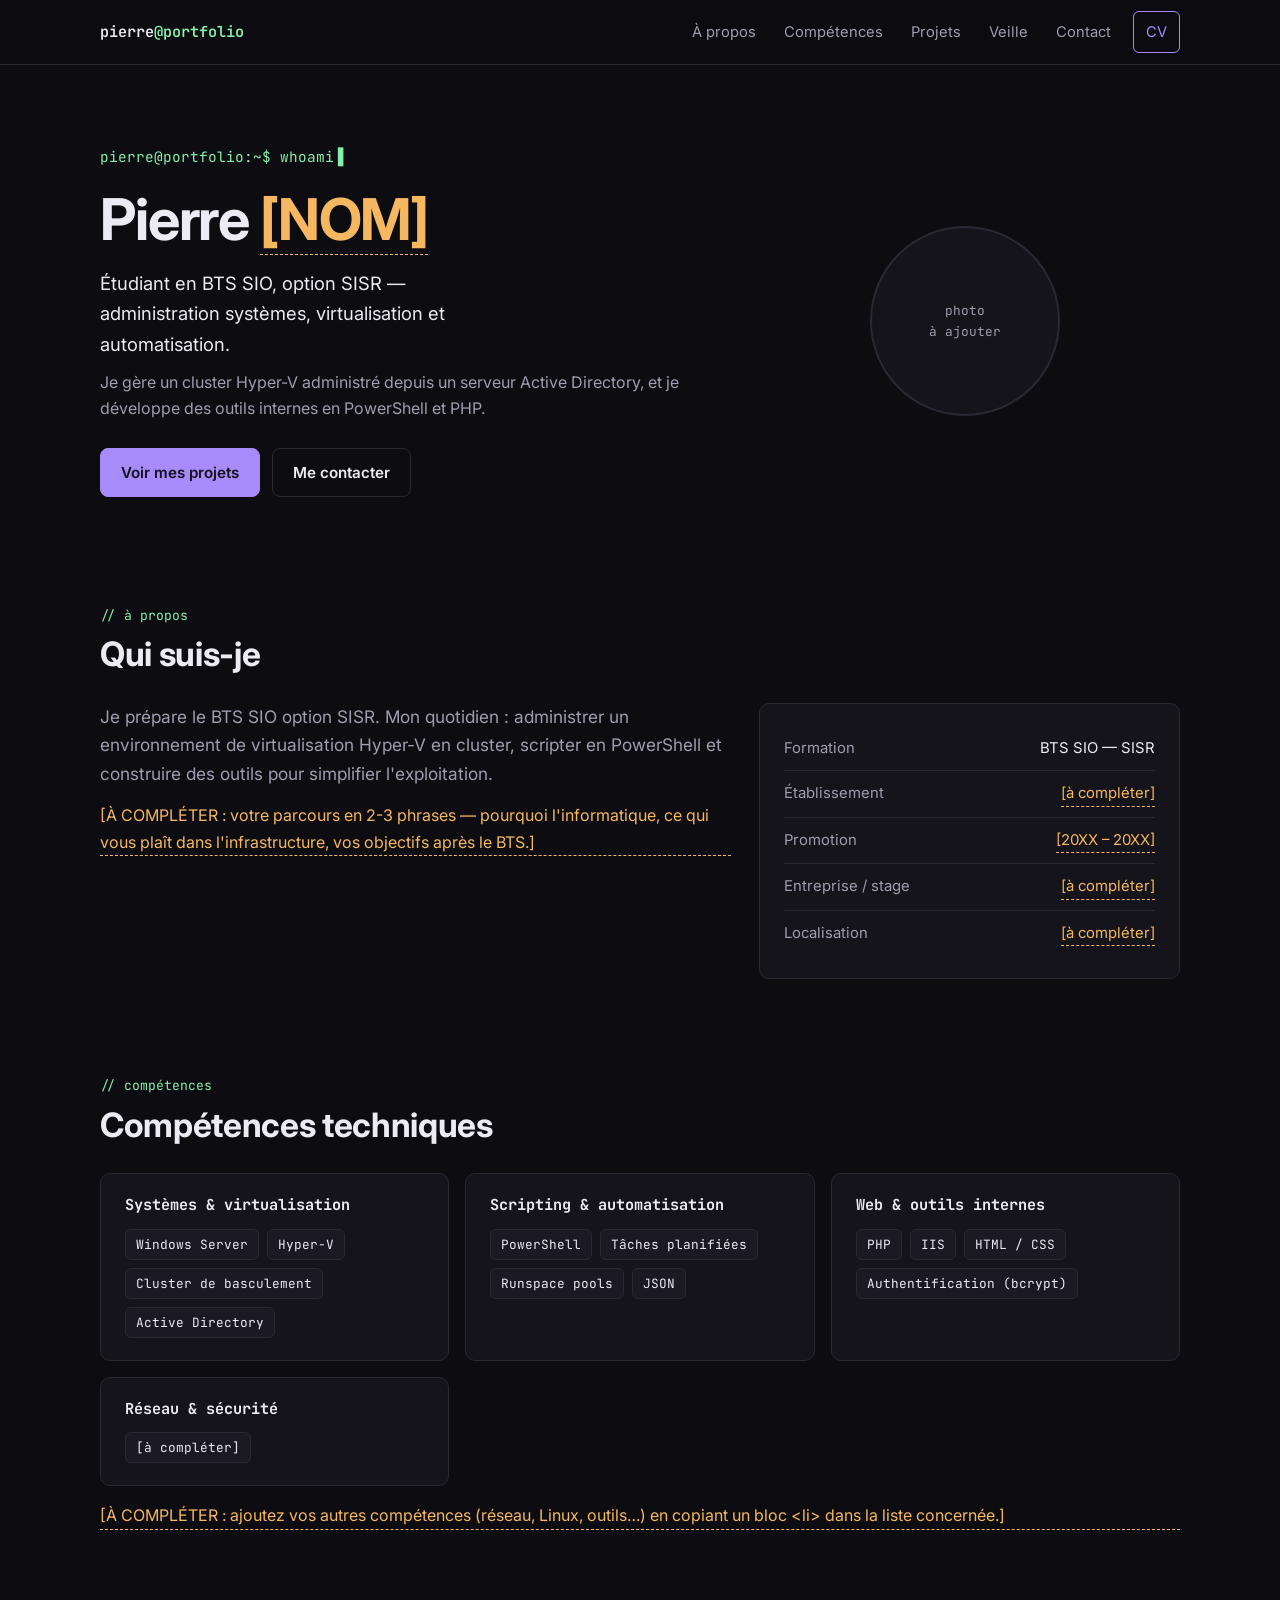
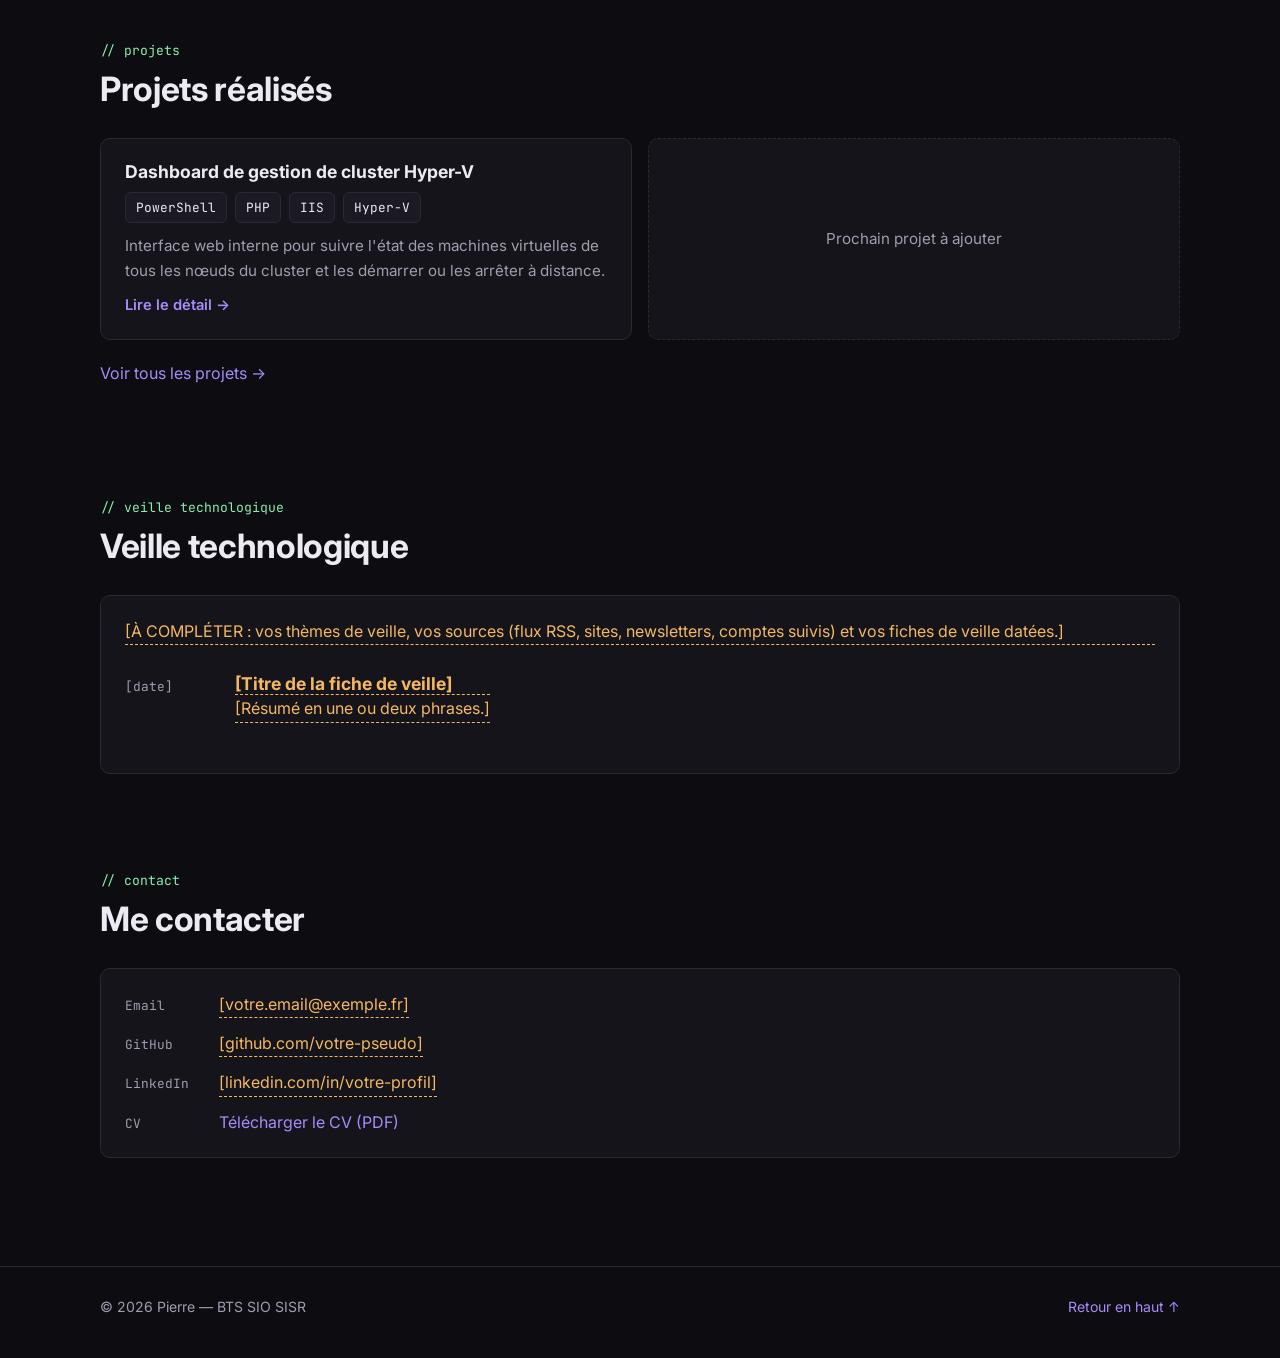
==== index.html @ df373bff "Add files via upload" ====
<!DOCTYPE html>
<html lang="fr">
<head>
  <meta charset="UTF-8">
  <meta name="viewport" content="width=device-width, initial-scale=1.0">
  <title>Pierre — BTS SIO SISR | Portfolio</title>
  <meta name="description" content="Portfolio de Pierre, étudiant en BTS SIO option SISR : administration Windows Server, virtualisation Hyper-V, PowerShell.">
  <meta name="theme-color" content="#0d0c11">
  <link rel="preconnect" href="https://fonts.googleapis.com">
  <link rel="preconnect" href="https://fonts.gstatic.com" crossorigin>
  <link href="https://fonts.googleapis.com/css2?family=Inter:wght@400;500;600;700&family=JetBrains+Mono:wght@400;500;600&display=swap" rel="stylesheet">
  <link rel="stylesheet" href="style.css">
</head>
<body>
  <a class="skip-link" href="#main">Aller au contenu</a>

  <header class="site-header">
    <div class="container nav">
      <a class="logo" href="index.html">pierre<span>@portfolio</span></a>
      <button class="nav-toggle" aria-expanded="false" aria-controls="nav-links">Menu</button>
      <ul class="nav-links" id="nav-links">
        <li><a href="#about">À propos</a></li>
        <li><a href="#skills">Compétences</a></li>
        <li><a href="#projects">Projets</a></li>
        <li><a href="#veille">Veille</a></li>
        <li><a href="#contact">Contact</a></li>
        <!-- À COMPLÉTER : déposez votre CV dans assets/cv/ puis ajustez le nom du fichier -->
        <li><a class="nav-cv" href="assets/cv/cv.pdf">CV</a></li>
      </ul>
    </div>
  </header>

  <main id="main">

    <!-- ===================== HERO ===================== -->
    <section class="hero" id="top">
      <div class="container hero-grid">
        <div>
          <p class="prompt">pierre@portfolio:~$ whoami</p>
          <h1>Pierre <span class="todo">[NOM]</span></h1>
          <p class="tagline">Étudiant en BTS SIO, option SISR — administration systèmes, virtualisation et automatisation.</p>
          <p>Je gère un cluster Hyper-V administré depuis un serveur Active Directory, et je développe des outils internes en PowerShell et PHP.</p>
          <div class="hero-actions">
            <a class="btn btn-primary" href="#projects">Voir mes projets</a>
            <a class="btn" href="#contact">Me contacter</a>
          </div>
        </div>
        <!-- À COMPLÉTER : mettez votre photo dans assets/img/ et remplacez le texte par <img src="assets/img/photo.jpg" alt="Photo de Pierre"> -->
        <div class="avatar"><span>photo<br>à ajouter</span></div>
      </div>
    </section>

    <!-- ===================== À PROPOS ===================== -->
    <section id="about">
      <div class="container">
        <p class="section-label">// à propos</p>
        <h2>Qui suis-je</h2>
        <div class="about-grid">
          <div>
            <p class="lead">
              Je prépare le BTS SIO option SISR. Mon quotidien : administrer un environnement de virtualisation
              Hyper-V en cluster, scripter en PowerShell et construire des outils pour simplifier l'exploitation.
            </p>
            <p class="todo">[À COMPLÉTER : votre parcours en 2-3 phrases — pourquoi l'informatique, ce qui vous plaît dans l'infrastructure, vos objectifs après le BTS.]</p>
          </div>
          <div class="card">
            <ul class="facts">
              <li><span>Formation</span><span>BTS SIO — SISR</span></li>
              <li><span>Établissement</span><span class="todo">[à compléter]</span></li>
              <li><span>Promotion</span><span class="todo">[20XX – 20XX]</span></li>
              <li><span>Entreprise / stage</span><span class="todo">[à compléter]</span></li>
              <li><span>Localisation</span><span class="todo">[à compléter]</span></li>
            </ul>
          </div>
        </div>
      </div>
    </section>

    <!-- ===================== COMPÉTENCES ===================== -->
    <section id="skills">
      <div class="container">
        <p class="section-label">// compétences</p>
        <h2>Compétences techniques</h2>
        <div class="grid">
          <div class="card skill-card">
            <h3>Systèmes &amp; virtualisation</h3>
            <ul class="chips">
              <li>Windows Server</li>
              <li>Hyper-V</li>
              <li>Cluster de basculement</li>
              <li>Active Directory</li>
            </ul>
          </div>
          <div class="card skill-card">
            <h3>Scripting &amp; automatisation</h3>
            <ul class="chips">
              <li>PowerShell</li>
              <li>Tâches planifiées</li>
              <li>Runspace pools</li>
              <li>JSON</li>
            </ul>
          </div>
          <div class="card skill-card">
            <h3>Web &amp; outils internes</h3>
            <ul class="chips">
              <li>PHP</li>
              <li>IIS</li>
              <li>HTML / CSS</li>
              <li>Authentification (bcrypt)</li>
            </ul>
          </div>
          <div class="card skill-card">
            <h3>Réseau &amp; sécurité</h3>
            <ul class="chips">
              <li class="todo">[à compléter]</li>
            </ul>
          </div>
        </div>
        <p style="margin-top:16px" class="todo">[À COMPLÉTER : ajoutez vos autres compétences (réseau, Linux, outils…) en copiant un bloc &lt;li&gt; dans la liste concernée.]</p>
      </div>
    </section>

    <!-- ===================== PROJETS ===================== -->
    <section id="projects">
      <div class="container">
        <p class="section-label">// projets</p>
        <h2>Projets réalisés</h2>
        <div class="grid">
          <article class="card project-card">
            <h3>Dashboard de gestion de cluster Hyper-V</h3>
            <ul class="chips">
              <li>PowerShell</li><li>PHP</li><li>IIS</li><li>Hyper-V</li>
            </ul>
            <p>Interface web interne pour suivre l'état des machines virtuelles de tous les nœuds du cluster et les démarrer ou les arrêter à distance.</p>
            <a class="more" href="projet-dashboard-hyperv.html">Lire le détail →</a>
          </article>

          <!-- Pour ajouter un projet : copiez le bloc <article> ci-dessus et la page projet-dashboard-hyperv.html -->
          <article class="card project-card placeholder">
            <p>Prochain projet à ajouter</p>
          </article>
        </div>
        <p style="margin-top:20px"><a href="projects.html">Voir tous les projets →</a></p>
      </div>
    </section>

    <!-- ===================== VEILLE ===================== -->
    <section id="veille">
      <div class="container">
        <p class="section-label">// veille technologique</p>
        <h2>Veille technologique</h2>
        <div class="card">
          <p class="todo">[À COMPLÉTER : vos thèmes de veille, vos sources (flux RSS, sites, newsletters, comptes suivis) et vos fiches de veille datées.]</p>
          <ul class="list-card">
            <li>
              <span class="date todo">[date]</span>
              <div>
                <h3 class="todo">[Titre de la fiche de veille]</h3>
                <p class="todo">[Résumé en une ou deux phrases.]</p>
              </div>
            </li>
          </ul>
        </div>
      </div>
    </section>

    <!-- ===================== CONTACT ===================== -->
    <section id="contact">
      <div class="container">
        <p class="section-label">// contact</p>
        <h2>Me contacter</h2>
        <div class="card">
          <ul class="contact-list">
            <li><span class="k">Email</span><a class="todo" href="mailto:votre.email@exemple.fr">[votre.email@exemple.fr]</a></li>
            <li><span class="k">GitHub</span><a class="todo" href="https://github.com/votre-pseudo">[github.com/votre-pseudo]</a></li>
            <li><span class="k">LinkedIn</span><a class="todo" href="https://www.linkedin.com/in/votre-profil">[linkedin.com/in/votre-profil]</a></li>
            <li><span class="k">CV</span><a href="assets/cv/cv.pdf">Télécharger le CV (PDF)</a></li>
          </ul>
        </div>
      </div>
    </section>

  </main>

  <footer class="site-footer">
    <div class="container footer-inner">
      <span>© <span id="year">2026</span> Pierre — BTS SIO SISR</span>
      <a href="#top">Retour en haut ↑</a>
    </div>
  </footer>

  <script src="script.js"></script>
</body>
</html>
---- style.css ----
/* ==========================================================
   Portfolio BTS SIO SISR — feuille de style
   Les couleurs se changent dans :root juste en dessous.
   ========================================================== */
:root {
  --bg: #0d0c11;
  --surface: #15141b;
  --surface-2: #1b1a23;
  --line: #2a2833;
  --ink: #eceaf2;
  --muted: #a09dae;
  --accent: #a78bfa;
  --accent-soft: rgba(167, 139, 250, 0.14);
  --green: #86efac;
  --amber: #f5b861;
  --radius: 10px;
  --mono: 'JetBrains Mono', ui-monospace, SFMono-Regular, Menlo, monospace;
  --sans: 'Inter', system-ui, -apple-system, 'Segoe UI', sans-serif;
}

*, *::before, *::after { box-sizing: border-box; }
html { scroll-behavior: smooth; scroll-padding-top: 80px; }
body {
  margin: 0;
  background: var(--bg);
  color: var(--ink);
  font-family: var(--sans);
  line-height: 1.65;
  -webkit-font-smoothing: antialiased;
}
img { max-width: 100%; display: block; }
a { color: var(--accent); text-decoration: none; }
a:hover { text-decoration: underline; }
a:focus-visible, button:focus-visible {
  outline: 2px solid var(--accent);
  outline-offset: 3px;
  border-radius: 4px;
}
code {
  font-family: var(--mono);
  font-size: 0.88em;
  background: var(--surface-2);
  border: 1px solid var(--line);
  padding: 1px 6px;
  border-radius: 4px;
}

.container { width: min(1080px, 100% - 40px); margin-inline: auto; }

.skip-link {
  position: absolute; left: -9999px; top: 8px;
  background: var(--accent); color: #12101a;
  padding: 8px 14px; border-radius: 6px; z-index: 100;
}
.skip-link:focus { left: 12px; }

/* ---------- Champs à compléter ---------- */
.todo {
  color: var(--amber);
  border-bottom: 1px dashed var(--amber);
  cursor: text;
}

/* ---------- Header ---------- */
.site-header {
  position: sticky; top: 0; z-index: 50;
  background: rgba(13, 12, 17, 0.82);
  backdrop-filter: blur(10px);
  -webkit-backdrop-filter: blur(10px);
  border-bottom: 1px solid var(--line);
}
.nav {
  display: flex; align-items: center; justify-content: space-between;
  height: 64px; gap: 16px;
}
.logo {
  font-family: var(--mono);
  font-weight: 600;
  color: var(--ink);
  font-size: 0.95rem;
}
.logo span { color: var(--green); }
.logo:hover { text-decoration: none; }
.nav-links {
  display: flex; align-items: center; gap: 4px;
  list-style: none; margin: 0; padding: 0;
}
.nav-links a {
  color: var(--muted);
  font-size: 0.92rem;
  padding: 8px 12px;
  border-radius: 6px;
  display: block;
}
.nav-links a:hover, .nav-links a.active {
  color: var(--ink);
  background: var(--accent-soft);
  text-decoration: none;
}
.nav-cv {
  border: 1px solid var(--accent) !important;
  color: var(--accent) !important;
  margin-left: 6px;
}
.nav-toggle {
  display: none;
  background: none; border: 1px solid var(--line);
  color: var(--ink); border-radius: 6px;
  padding: 7px 11px; font-family: var(--mono); font-size: 0.85rem;
  cursor: pointer;
}

/* ---------- Sections ---------- */
section { padding: 84px 0 12px; }
.section-label {
  font-family: var(--mono);
  color: var(--green);
  font-size: 0.82rem;
  margin: 0 0 8px;
}
h1, h2, h3 { line-height: 1.2; margin: 0; }
h2 {
  font-size: clamp(1.6rem, 3vw, 2.1rem);
  letter-spacing: -0.01em;
  margin-bottom: 28px;
}
h3 { font-size: 1.1rem; }
p { margin: 0 0 14px; color: var(--muted); }
.lead { font-size: 1.08rem; max-width: 62ch; }

/* ---------- Hero ---------- */
.hero { padding: 80px 0 24px; }
.hero-grid {
  display: grid;
  grid-template-columns: 1.4fr 1fr;
  gap: 48px;
  align-items: center;
}
.prompt {
  font-family: var(--mono);
  font-size: 0.9rem;
  color: var(--green);
  margin-bottom: 16px;
}
.prompt::after {
  content: "▋";
  margin-left: 4px;
  animation: blink 1.1s steps(1) infinite;
}
@keyframes blink { 50% { opacity: 0; } }
@media (prefers-reduced-motion: reduce) {
  .prompt::after { animation: none; }
  html { scroll-behavior: auto; }
}
.hero h1 {
  font-size: clamp(2.2rem, 5.5vw, 3.6rem);
  letter-spacing: -0.02em;
  margin-bottom: 14px;
}
.tagline {
  font-size: 1.15rem;
  color: var(--ink);
  max-width: 34ch;
  margin-bottom: 10px;
}
.hero-actions { display: flex; flex-wrap: wrap; gap: 12px; margin-top: 26px; }
.btn {
  display: inline-block;
  font-weight: 600; font-size: 0.95rem;
  padding: 11px 20px; border-radius: 8px;
  border: 1px solid var(--line);
  color: var(--ink);
}
.btn:hover { text-decoration: none; border-color: var(--accent); }
.btn-primary { background: var(--accent); color: #14111f; border-color: var(--accent); }
.btn-primary:hover { filter: brightness(1.08); }

.avatar {
  width: 190px; height: 190px;
  border-radius: 50%;
  border: 2px solid var(--line);
  background: var(--surface);
  display: grid; place-items: center;
  font-family: var(--mono);
  color: var(--muted);
  font-size: 0.8rem;
  text-align: center;
  margin-inline: auto;
  overflow: hidden;
}
.avatar img { width: 100%; height: 100%; object-fit: cover; }

/* ---------- Cartes ---------- */
.card {
  background: var(--surface);
  border: 1px solid var(--line);
  border-radius: var(--radius);
  padding: 22px 24px;
}
.grid {
  display: grid;
  grid-template-columns: repeat(auto-fit, minmax(260px, 1fr));
  gap: 16px;
}

/* ---------- À propos ---------- */
.about-grid {
  display: grid; grid-template-columns: 1.5fr 1fr; gap: 28px;
}
.facts { list-style: none; margin: 0; padding: 0; }
.facts li {
  display: flex; justify-content: space-between; gap: 16px;
  padding: 10px 0; border-bottom: 1px solid var(--line);
  font-size: 0.93rem;
}
.facts li:last-child { border-bottom: 0; }
.facts span:first-child { color: var(--muted); }

/* ---------- Compétences ---------- */
.skill-card h3 {
  font-family: var(--mono);
  font-size: 0.95rem;
  color: var(--ink);
  margin-bottom: 14px;
}
.chips { display: flex; flex-wrap: wrap; gap: 8px; list-style: none; margin: 0; padding: 0; }
.chips li {
  font-family: var(--mono);
  font-size: 0.8rem;
  background: var(--surface-2);
  border: 1px solid var(--line);
  color: var(--ink);
  padding: 4px 10px;
  border-radius: 6px;
}

/* ---------- Projets ---------- */
.project-card { display: flex; flex-direction: column; gap: 10px; }
.project-card p { margin: 0; font-size: 0.95rem; }
.project-card .more { margin-top: auto; font-weight: 600; font-size: 0.92rem; }
.project-card.placeholder {
  border-style: dashed;
  align-items: center; justify-content: center;
  text-align: center;
  color: var(--muted);
  min-height: 170px;
}

/* ---------- Veille / certifications ---------- */
.list-card { list-style: none; margin: 0; padding: 0; }
.list-card li {
  padding: 14px 0;
  border-bottom: 1px solid var(--line);
  display: flex; gap: 18px;
}
.list-card li:last-child { border-bottom: 0; }
.list-card .date {
  font-family: var(--mono); font-size: 0.8rem;
  color: var(--muted); min-width: 92px; padding-top: 3px;
}

/* ---------- Contact ---------- */
.contact-list { list-style: none; margin: 0; padding: 0; display: grid; gap: 12px; }
.contact-list li { display: flex; gap: 14px; align-items: baseline; }
.contact-list .k {
  font-family: var(--mono); font-size: 0.8rem; color: var(--muted); min-width: 80px;
}

/* ---------- Page projet ---------- */
.page-head { padding: 64px 0 8px; }
.page-head h1 { font-size: clamp(1.9rem, 4vw, 2.7rem); margin-bottom: 10px; }
.back { font-family: var(--mono); font-size: 0.85rem; display: inline-block; margin-bottom: 18px; }
.project-article { padding-top: 40px; }
.project-article .meta { display: flex; flex-wrap: wrap; gap: 8px; margin: 14px 0 28px; }
.project-article h3 {
  font-family: var(--mono);
  font-size: 0.95rem;
  color: var(--green);
  margin: 34px 0 12px;
}
.project-article ul { color: var(--muted); padding-left: 20px; margin: 0 0 14px; }
.project-article li { margin-bottom: 8px; }
.project-article ul.chips { padding-left: 0; }
.project-article ul.chips li { margin-bottom: 0; }
.list-card .date.todo { border-bottom: 0; }
pre.schema {
  background: var(--surface);
  border: 1px solid var(--line);
  border-radius: var(--radius);
  padding: 18px 20px;
  overflow-x: auto;
  font-family: var(--mono);
  font-size: 0.82rem;
  line-height: 1.55;
  color: var(--ink);
}
.shots { display: grid; grid-template-columns: repeat(auto-fit, minmax(260px, 1fr)); gap: 16px; }
.shot {
  border: 1px dashed var(--line);
  border-radius: var(--radius);
  min-height: 170px;
  display: grid; place-items: center;
  color: var(--muted); font-size: 0.9rem; text-align: center; padding: 16px;
}
.shot img { border-radius: var(--radius); }

/* ---------- Footer ---------- */
.site-footer {
  margin-top: 96px;
  border-top: 1px solid var(--line);
  padding: 28px 0 40px;
  color: var(--muted);
  font-size: 0.88rem;
}
.footer-inner { display: flex; justify-content: space-between; flex-wrap: wrap; gap: 12px; }

/* ---------- Responsive ---------- */
@media (max-width: 820px) {
  .hero-grid, .about-grid { grid-template-columns: 1fr; }
  .avatar { order: -1; margin-inline: 0; width: 130px; height: 130px; }
  .nav-toggle { display: block; }
  .nav-links {
    position: absolute; top: 64px; left: 0; right: 0;
    flex-direction: column; align-items: stretch;
    background: var(--bg);
    border-bottom: 1px solid var(--line);
    padding: 10px 20px 16px;
    display: none;
  }
  .nav-links.open { display: flex; }
  .nav-cv { margin-left: 0; text-align: center; }
  section { padding-top: 64px; }
}
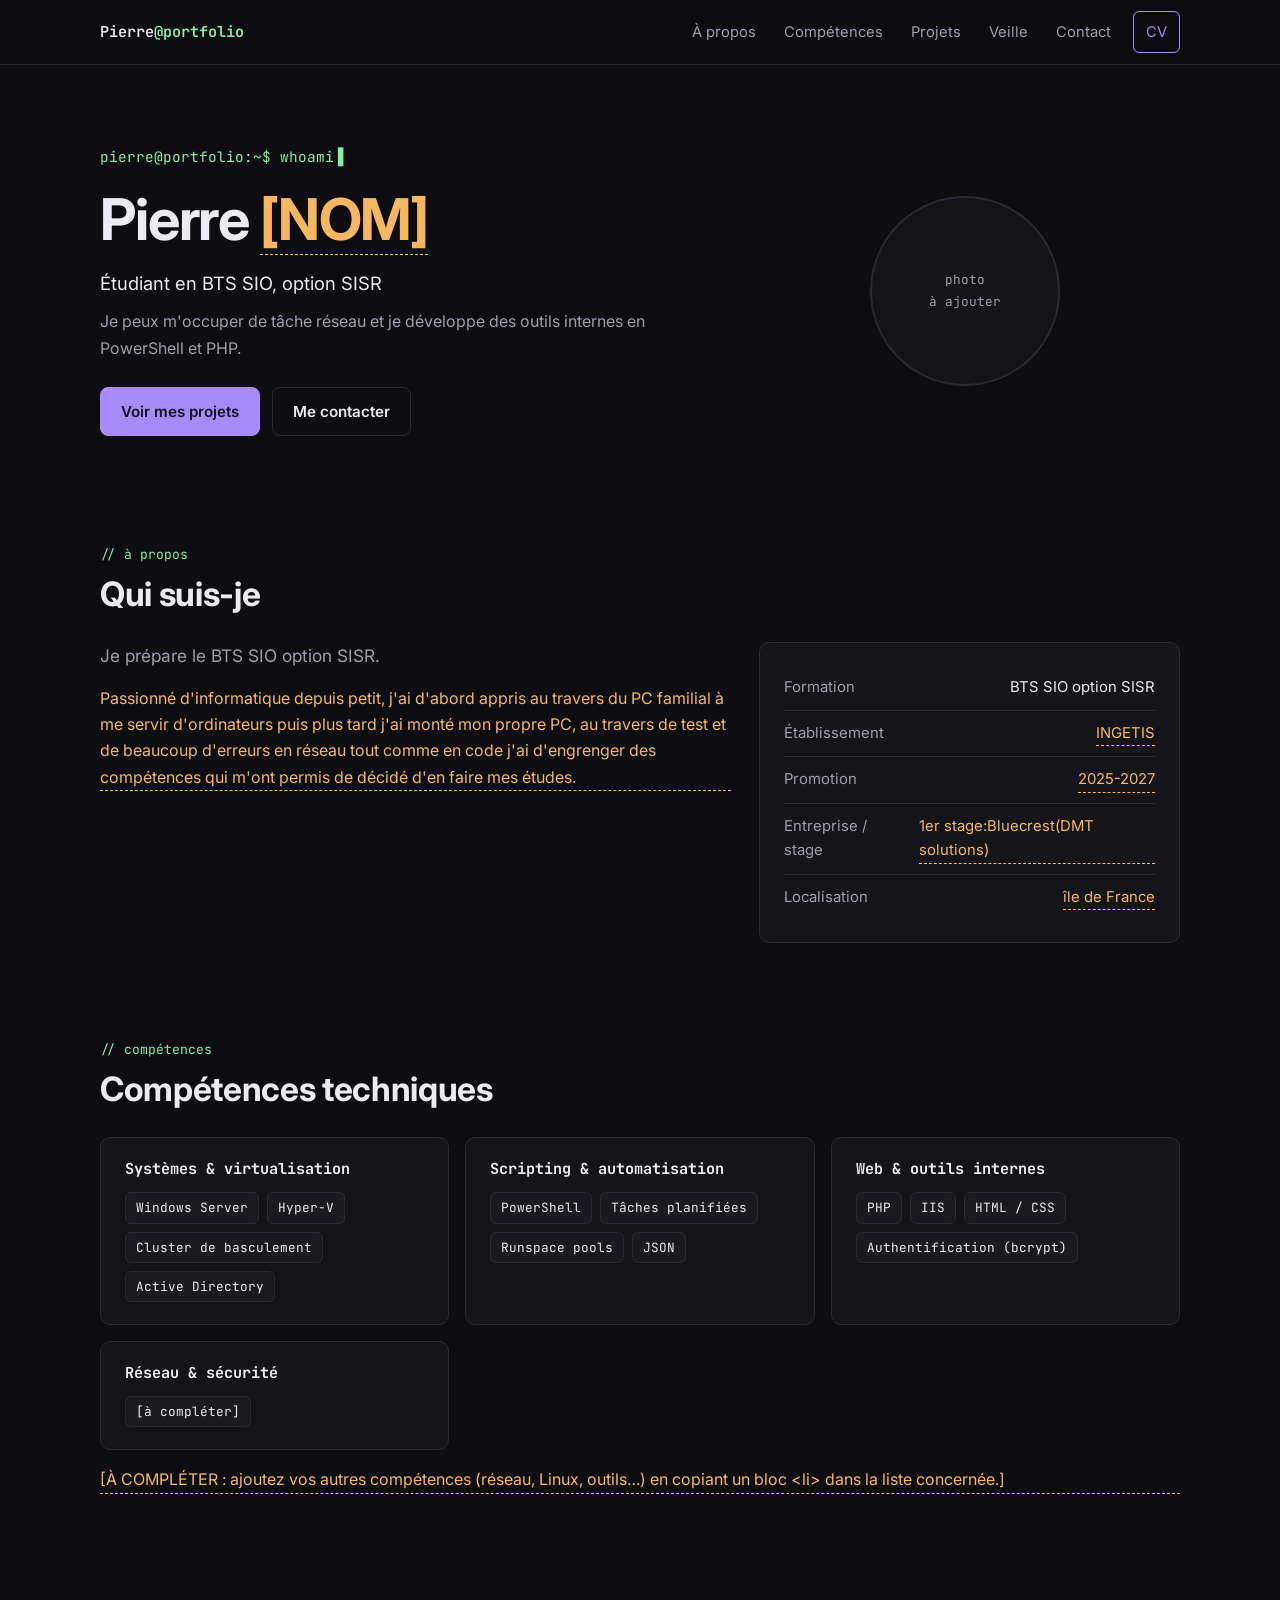
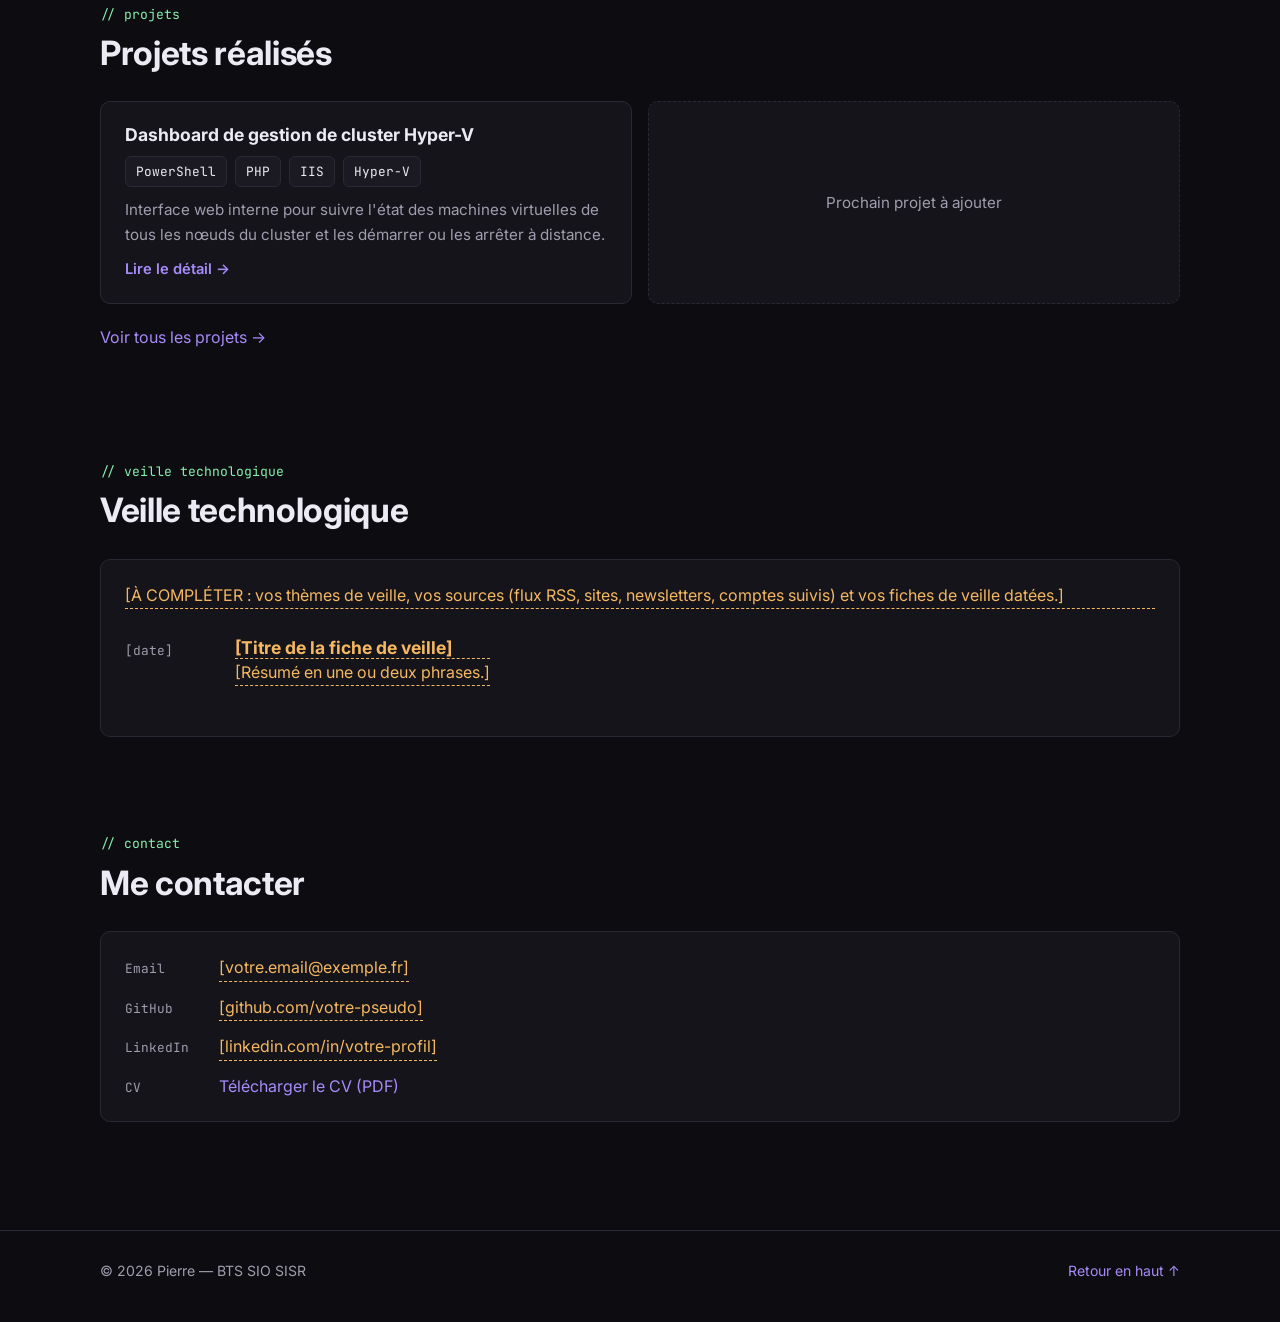
==== commit bd0aada2: "Update index.html Updated personal information and descriptions in the index.html file." ====
--- a/index.html
+++ b/index.html
@@ -16,7 +16,7 @@
 
   <header class="site-header">
     <div class="container nav">
-      <a class="logo" href="index.html">pierre<span>@portfolio</span></a>
+      <a class="logo" href="index.html">Pierre<span>@portfolio</span></a>
       <button class="nav-toggle" aria-expanded="false" aria-controls="nav-links">Menu</button>
       <ul class="nav-links" id="nav-links">
         <li><a href="#about">À propos</a></li>
@@ -38,8 +38,8 @@
         <div>
           <p class="prompt">pierre@portfolio:~$ whoami</p>
           <h1>Pierre <span class="todo">[NOM]</span></h1>
-          <p class="tagline">Étudiant en BTS SIO, option SISR — administration systèmes, virtualisation et automatisation.</p>
-          <p>Je gère un cluster Hyper-V administré depuis un serveur Active Directory, et je développe des outils internes en PowerShell et PHP.</p>
+          <p class="tagline">Étudiant en BTS SIO, option SISR</p>
+          <p>Je peux m'occuper de tâche réseau et je développe des outils internes en PowerShell et PHP.</p>
           <div class="hero-actions">
             <a class="btn btn-primary" href="#projects">Voir mes projets</a>
             <a class="btn" href="#contact">Me contacter</a>
@@ -58,18 +58,18 @@
         <div class="about-grid">
           <div>
             <p class="lead">
-              Je prépare le BTS SIO option SISR. Mon quotidien : administrer un environnement de virtualisation
-              Hyper-V en cluster, scripter en PowerShell et construire des outils pour simplifier l'exploitation.
+              Je prépare le BTS SIO option SISR.
             </p>
-            <p class="todo">[À COMPLÉTER : votre parcours en 2-3 phrases — pourquoi l'informatique, ce qui vous plaît dans l'infrastructure, vos objectifs après le BTS.]</p>
+            <p class="todo">Passionné d'informatique depuis petit, j'ai d'abord appris au travers du PC familial à me servir d'ordinateurs puis plus tard j'ai monté mon propre PC,
+              au travers de test et de beaucoup d'erreurs en réseau tout comme en code j'ai d'engrenger des compétences qui m'ont permis de décidé d'en faire mes études.</p>
           </div>
           <div class="card">
             <ul class="facts">
-              <li><span>Formation</span><span>BTS SIO — SISR</span></li>
-              <li><span>Établissement</span><span class="todo">[à compléter]</span></li>
-              <li><span>Promotion</span><span class="todo">[20XX – 20XX]</span></li>
-              <li><span>Entreprise / stage</span><span class="todo">[à compléter]</span></li>
-              <li><span>Localisation</span><span class="todo">[à compléter]</span></li>
+              <li><span>Formation</span><span>BTS SIO option SISR</span></li>
+              <li><span>Établissement</span><span class="todo">INGETIS</span></li>
+              <li><span>Promotion</span><span class="todo">2025-2027</span></li>
+              <li><span>Entreprise / stage</span><span class="todo">1er stage:Bluecrest(DMT solutions)</span></li>
+              <li><span>Localisation</span><span class="todo">île de France</span></li>
             </ul>
           </div>
         </div>
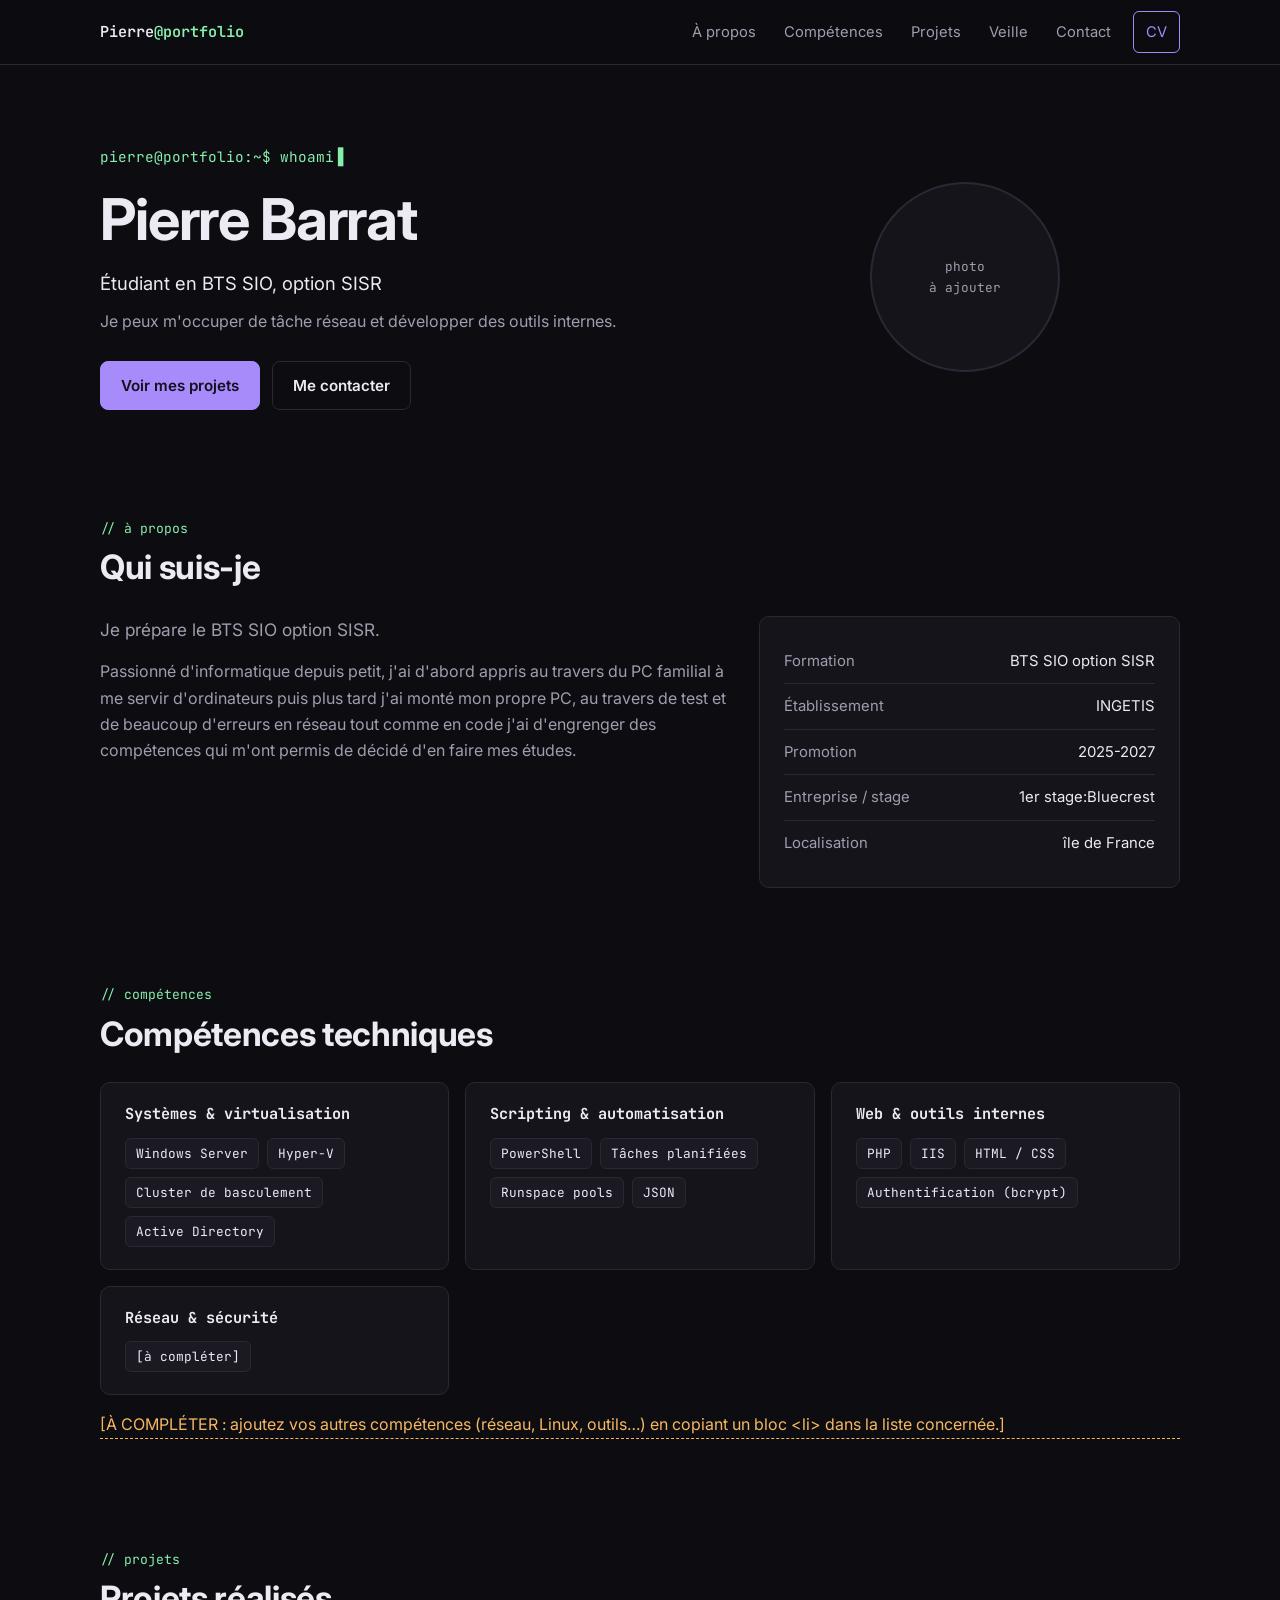
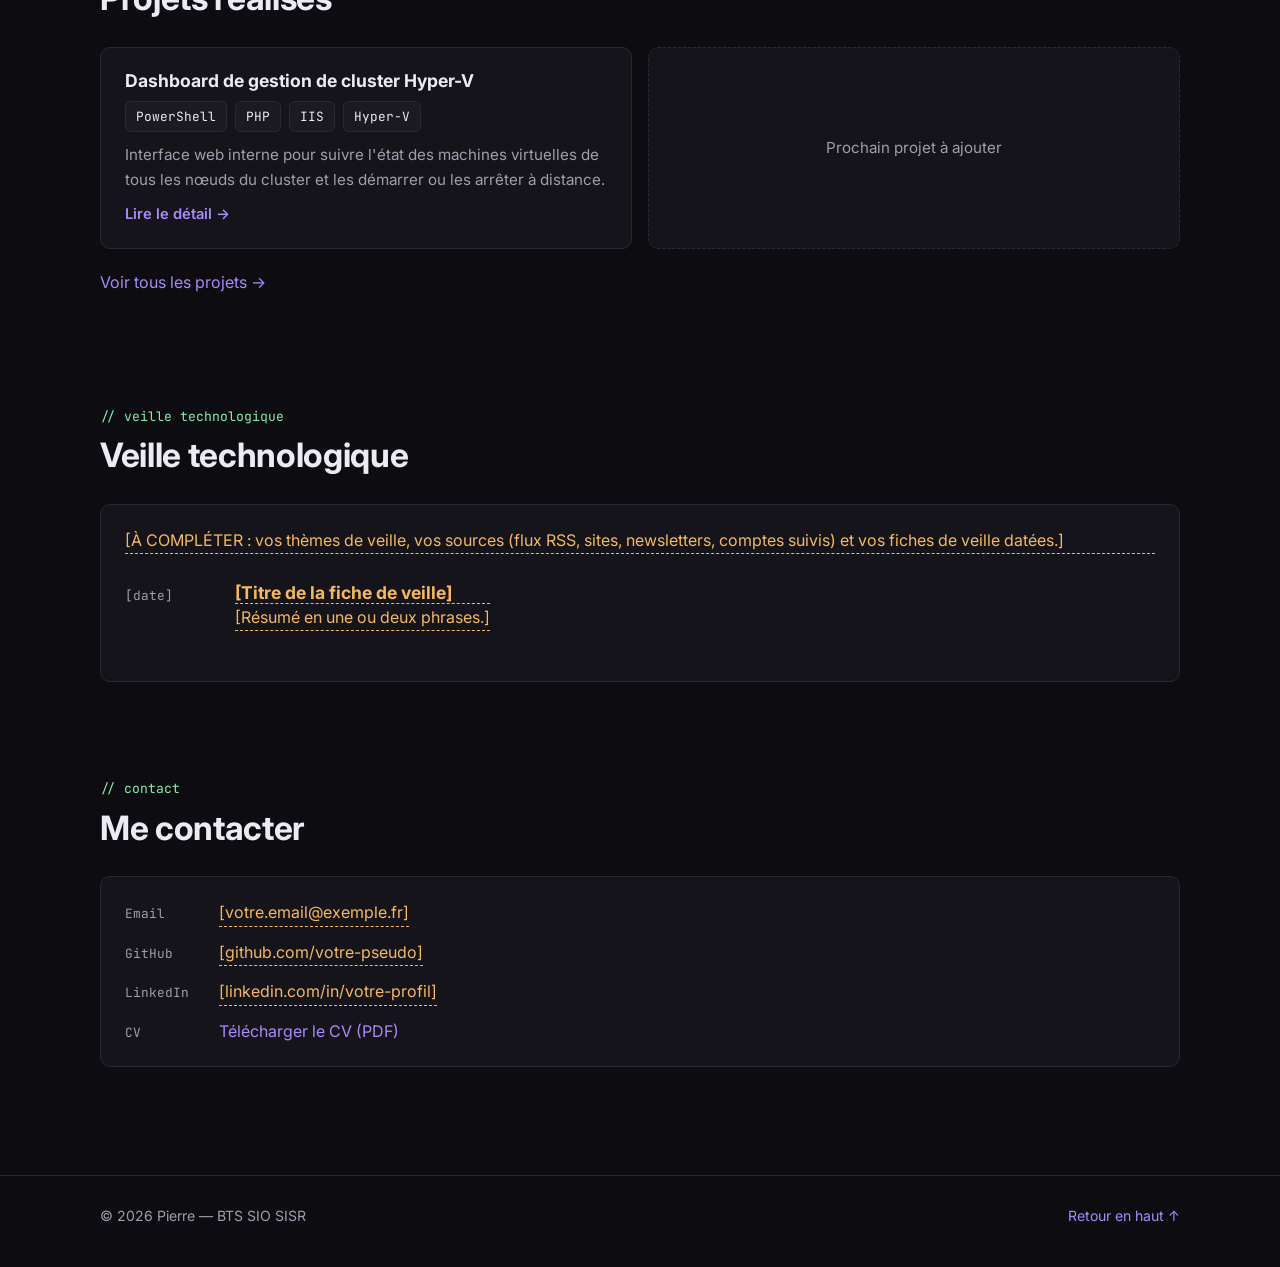
==== commit 135afcbb: "Revise personal details in index.html Updated personal information and removed 'todo' tags from the " ====
--- a/index.html
+++ b/index.html
@@ -37,9 +37,9 @@
       <div class="container hero-grid">
         <div>
           <p class="prompt">pierre@portfolio:~$ whoami</p>
-          <h1>Pierre <span class="todo">[NOM]</span></h1>
+          <h1>Pierre <span>Barrat</span></h1>
           <p class="tagline">Étudiant en BTS SIO, option SISR</p>
-          <p>Je peux m'occuper de tâche réseau et je développe des outils internes en PowerShell et PHP.</p>
+          <p>Je peux m'occuper de tâche réseau et développer des outils internes.</p>
           <div class="hero-actions">
             <a class="btn btn-primary" href="#projects">Voir mes projets</a>
             <a class="btn" href="#contact">Me contacter</a>
@@ -60,16 +60,16 @@
             <p class="lead">
               Je prépare le BTS SIO option SISR.
             </p>
-            <p class="todo">Passionné d'informatique depuis petit, j'ai d'abord appris au travers du PC familial à me servir d'ordinateurs puis plus tard j'ai monté mon propre PC,
+            <p>Passionné d'informatique depuis petit, j'ai d'abord appris au travers du PC familial à me servir d'ordinateurs puis plus tard j'ai monté mon propre PC,
               au travers de test et de beaucoup d'erreurs en réseau tout comme en code j'ai d'engrenger des compétences qui m'ont permis de décidé d'en faire mes études.</p>
           </div>
           <div class="card">
             <ul class="facts">
               <li><span>Formation</span><span>BTS SIO option SISR</span></li>
-              <li><span>Établissement</span><span class="todo">INGETIS</span></li>
-              <li><span>Promotion</span><span class="todo">2025-2027</span></li>
-              <li><span>Entreprise / stage</span><span class="todo">1er stage:Bluecrest(DMT solutions)</span></li>
-              <li><span>Localisation</span><span class="todo">île de France</span></li>
+              <li><span>Établissement</span><span>INGETIS</span></li>
+              <li><span>Promotion</span><span>2025-2027</span></li>
+              <li><span>Entreprise / stage</span><span>1er stage:Bluecrest</span></li>
+              <li><span>Localisation</span><span>île de France</span></li>
             </ul>
           </div>
         </div>
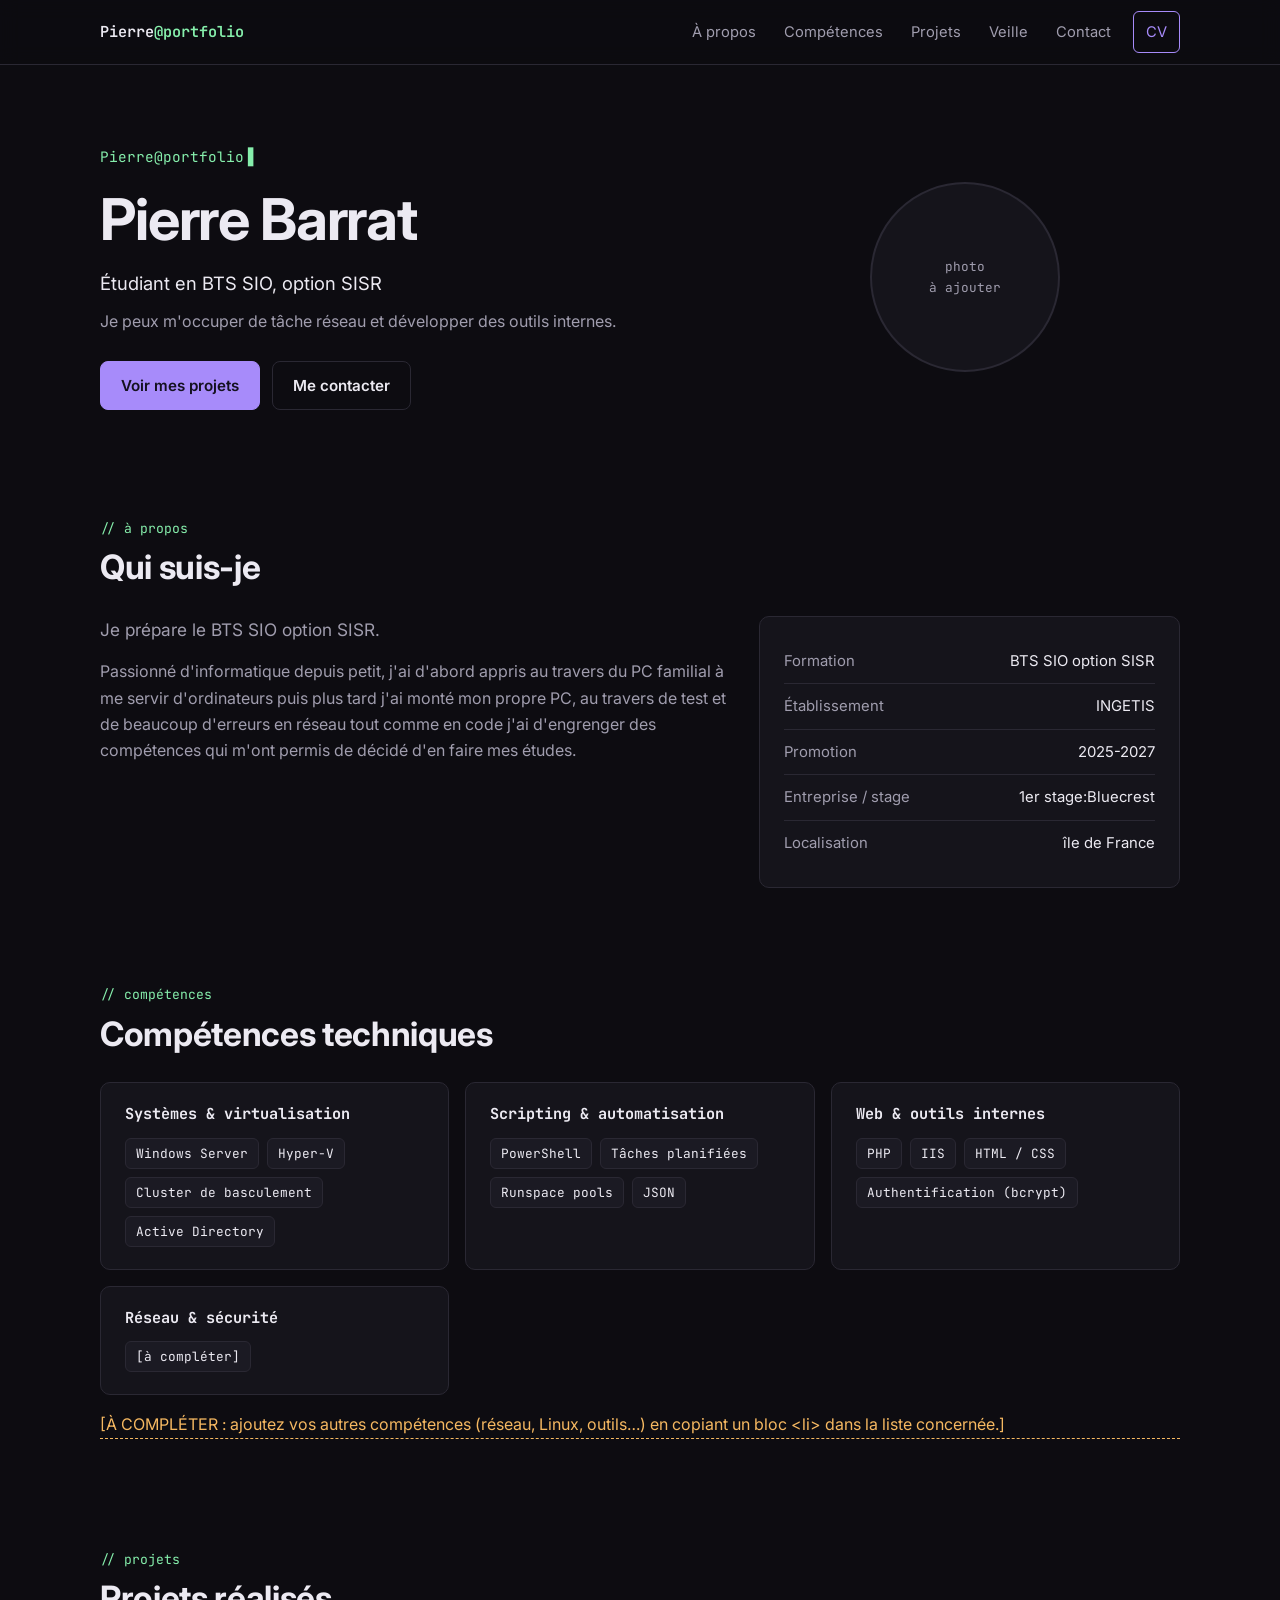
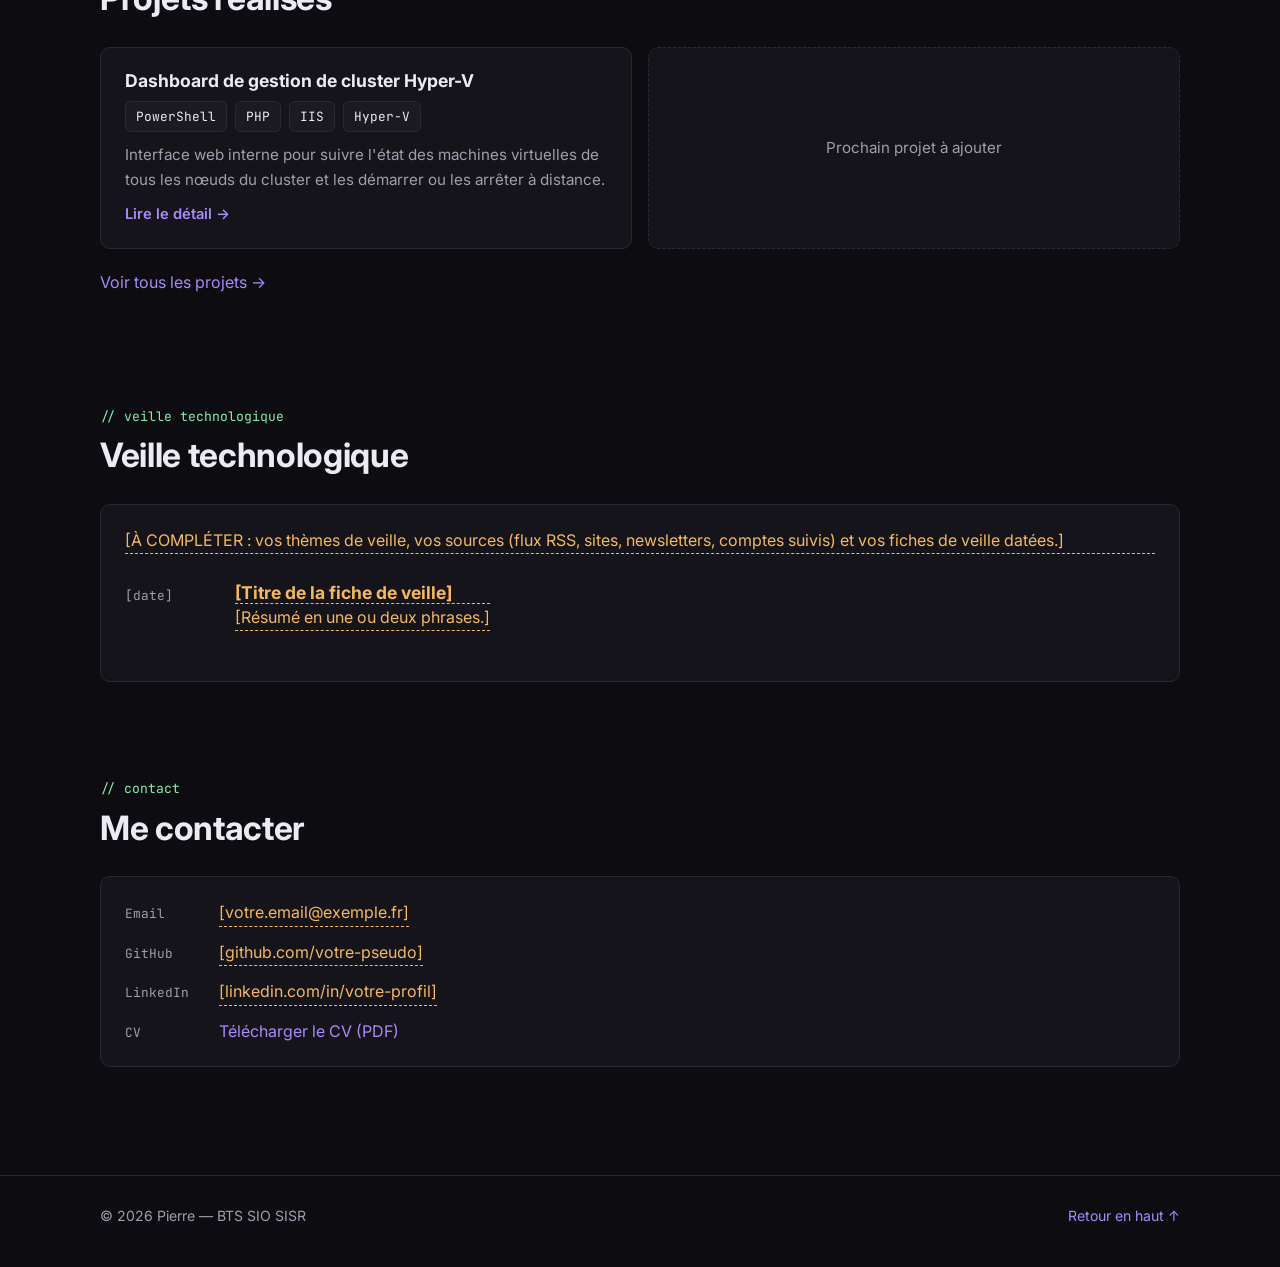
==== commit e116461f: "Update index.html" ====
--- a/index.html
+++ b/index.html
@@ -36,7 +36,7 @@
     <section class="hero" id="top">
       <div class="container hero-grid">
         <div>
-          <p class="prompt">pierre@portfolio:~$ whoami</p>
+          <p class="prompt">Pierre@portfolio</p>
           <h1>Pierre <span>Barrat</span></h1>
           <p class="tagline">Étudiant en BTS SIO, option SISR</p>
           <p>Je peux m'occuper de tâche réseau et développer des outils internes.</p>
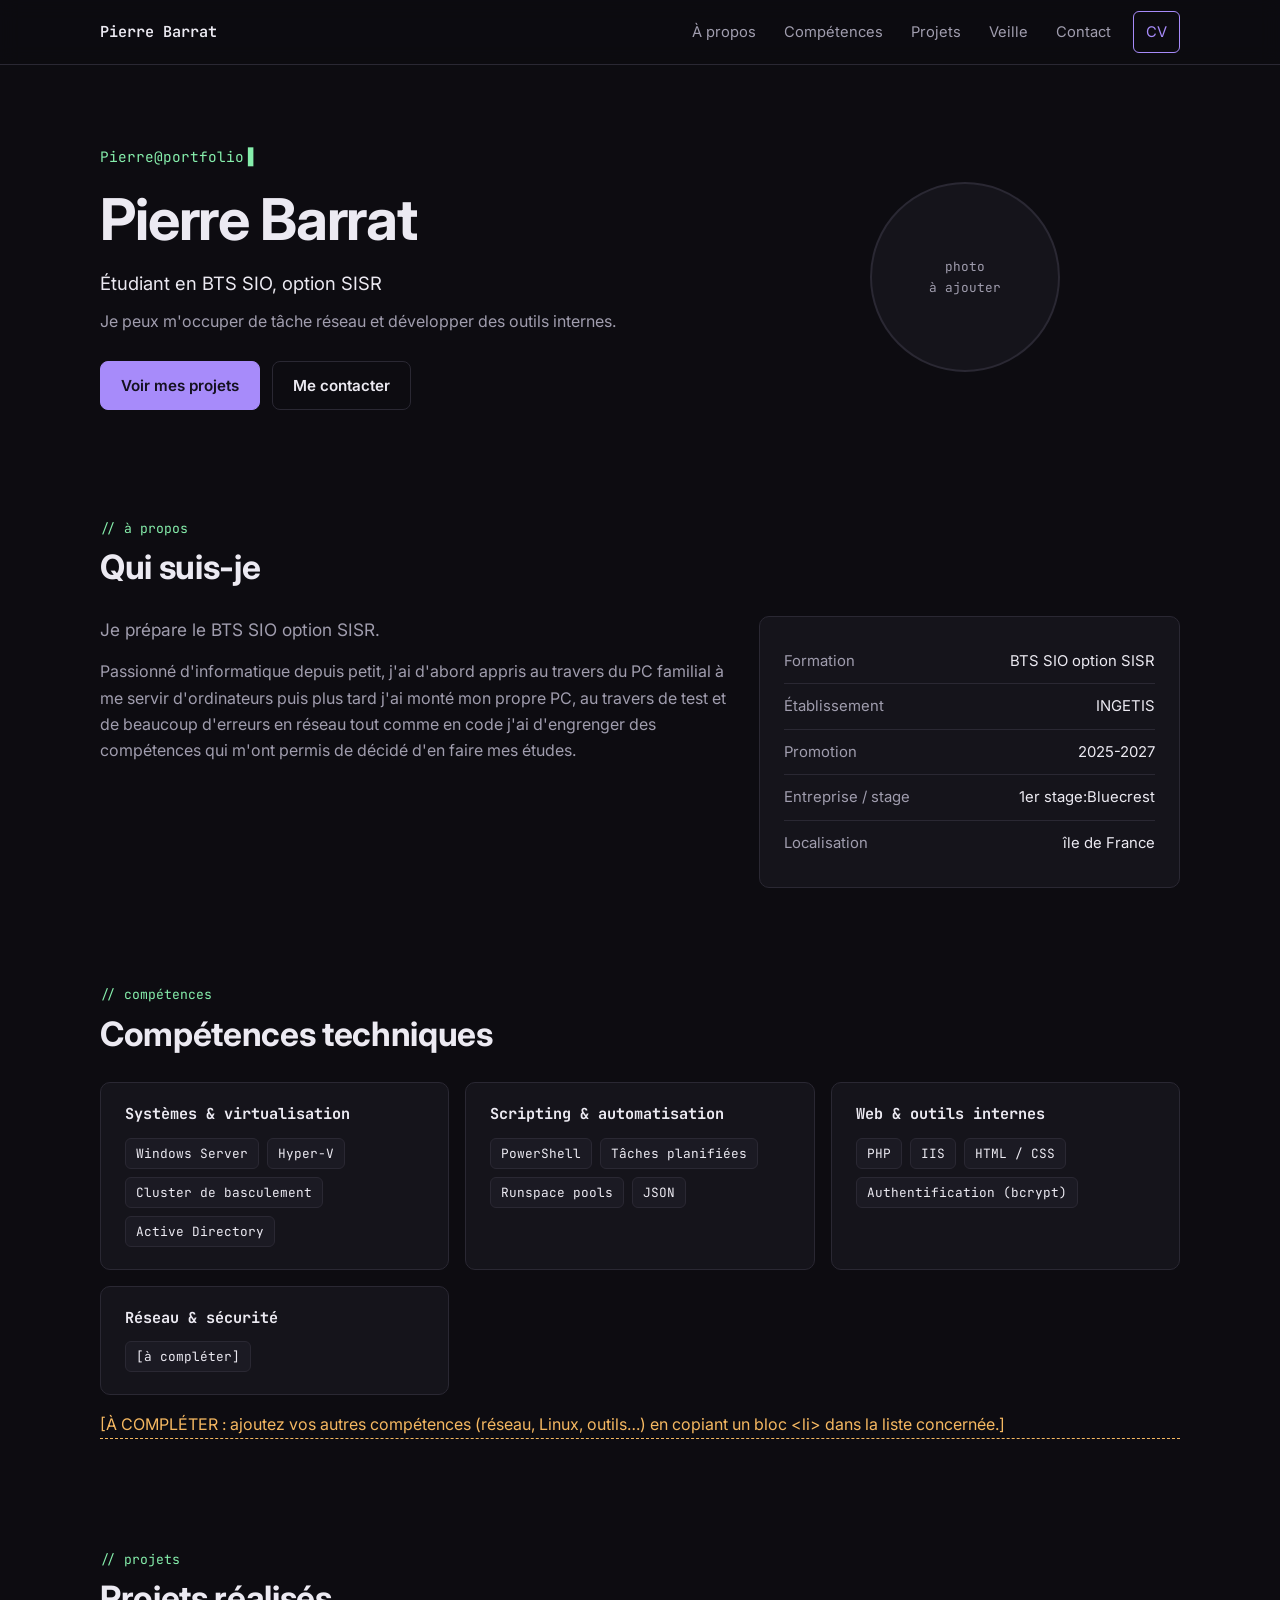
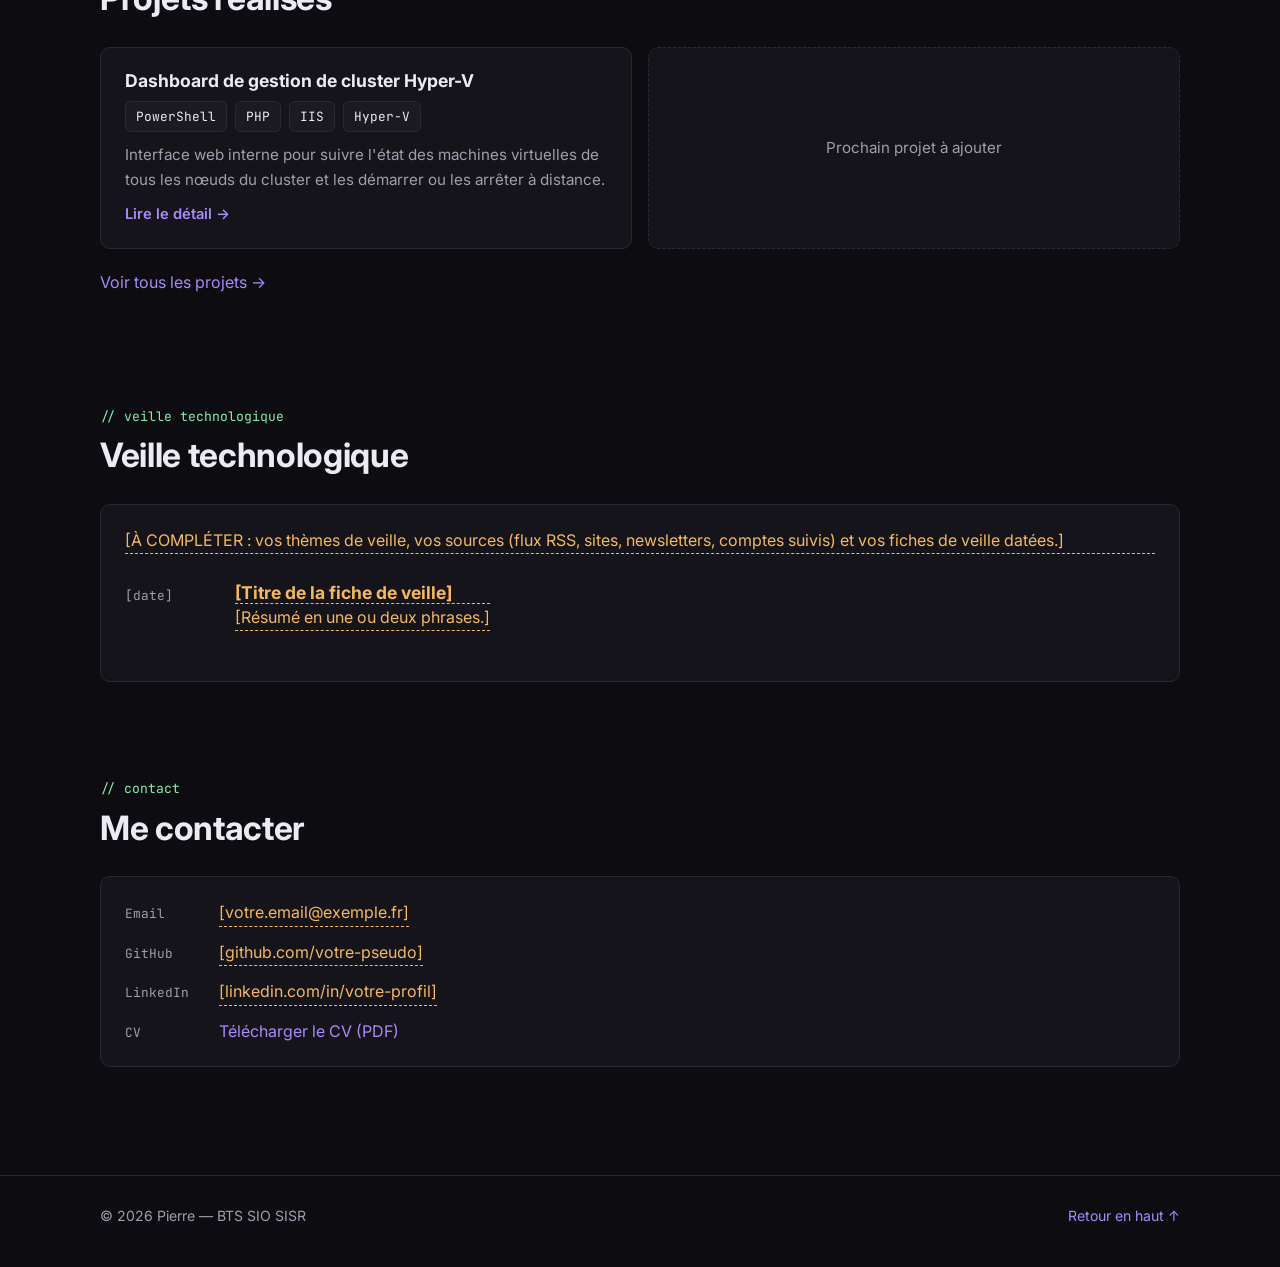
==== commit 2add3640: "Update index.html" ====
--- a/index.html
+++ b/index.html
@@ -16,7 +16,7 @@
 
   <header class="site-header">
     <div class="container nav">
-      <a class="logo" href="index.html">Pierre<span>@portfolio</span></a>
+      <a class="logo" href="index.html">Pierre Barrat<span></a>
       <button class="nav-toggle" aria-expanded="false" aria-controls="nav-links">Menu</button>
       <ul class="nav-links" id="nav-links">
         <li><a href="#about">À propos</a></li>
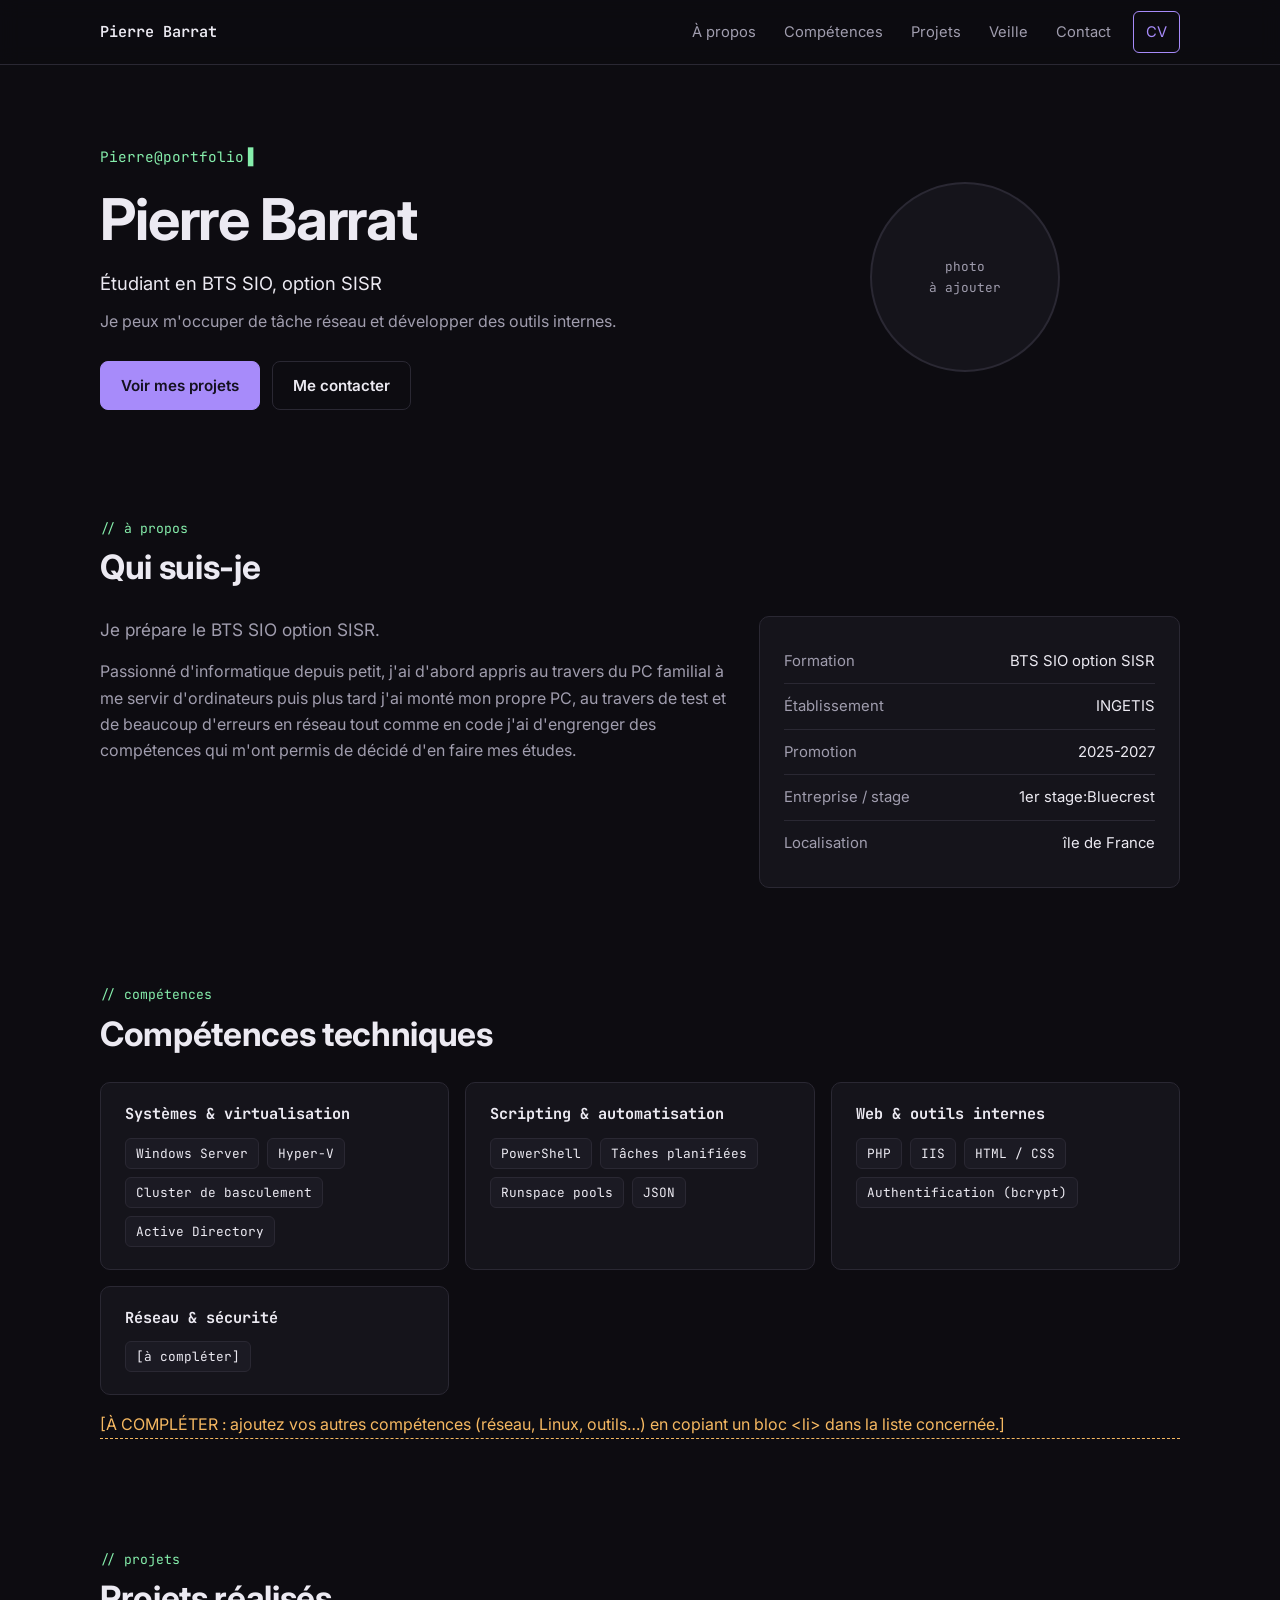
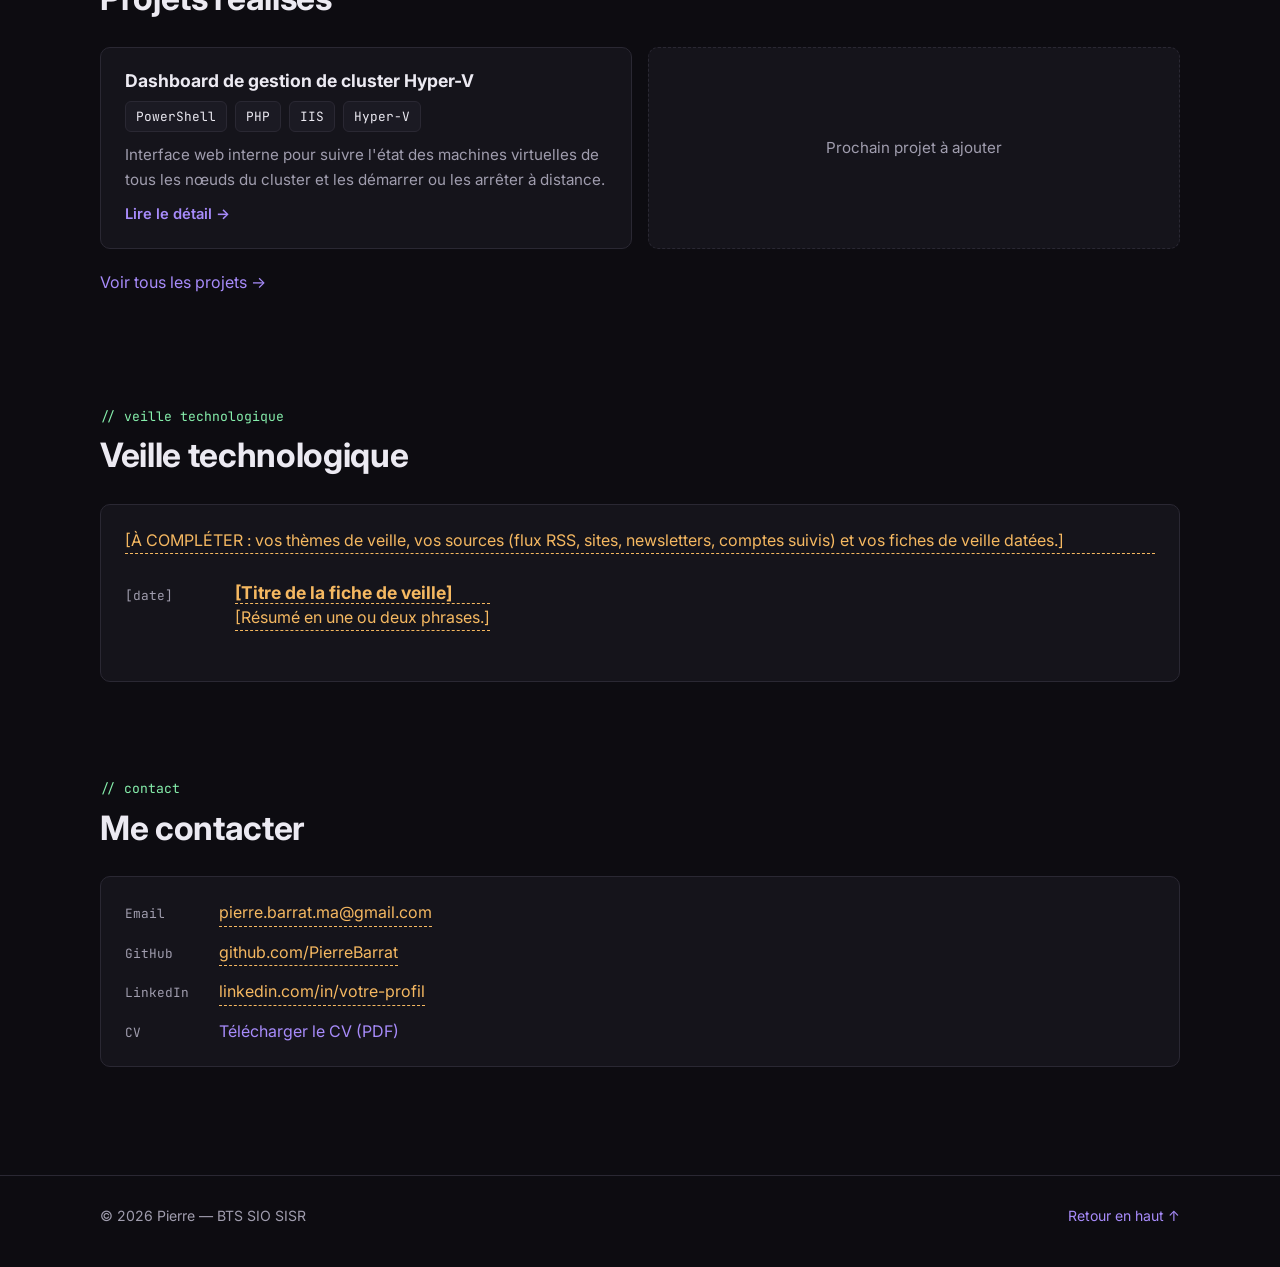
==== commit 2deed8d8: "Update index.html" ====
--- a/index.html
+++ b/index.html
@@ -171,9 +171,9 @@
         <h2>Me contacter</h2>
         <div class="card">
           <ul class="contact-list">
-            <li><span class="k">Email</span><a class="todo" href="mailto:votre.email@exemple.fr">[votre.email@exemple.fr]</a></li>
-            <li><span class="k">GitHub</span><a class="todo" href="https://github.com/votre-pseudo">[github.com/votre-pseudo]</a></li>
-            <li><span class="k">LinkedIn</span><a class="todo" href="https://www.linkedin.com/in/votre-profil">[linkedin.com/in/votre-profil]</a></li>
+            <li><span class="k">Email</span><a class="todo" href="mailto:votre.email@exemple.fr">pierre.barrat.ma@gmail.com</a></li>
+            <li><span class="k">GitHub</span><a class="todo" href="https://github.com/votre-pseudo">github.com/PierreBarrat</a></li>
+            <li><span class="k">LinkedIn</span><a class="todo" href="https://www.linkedin.com/in/votre-profil">linkedin.com/in/votre-profil</a></li>
             <li><span class="k">CV</span><a href="assets/cv/cv.pdf">Télécharger le CV (PDF)</a></li>
           </ul>
         </div>
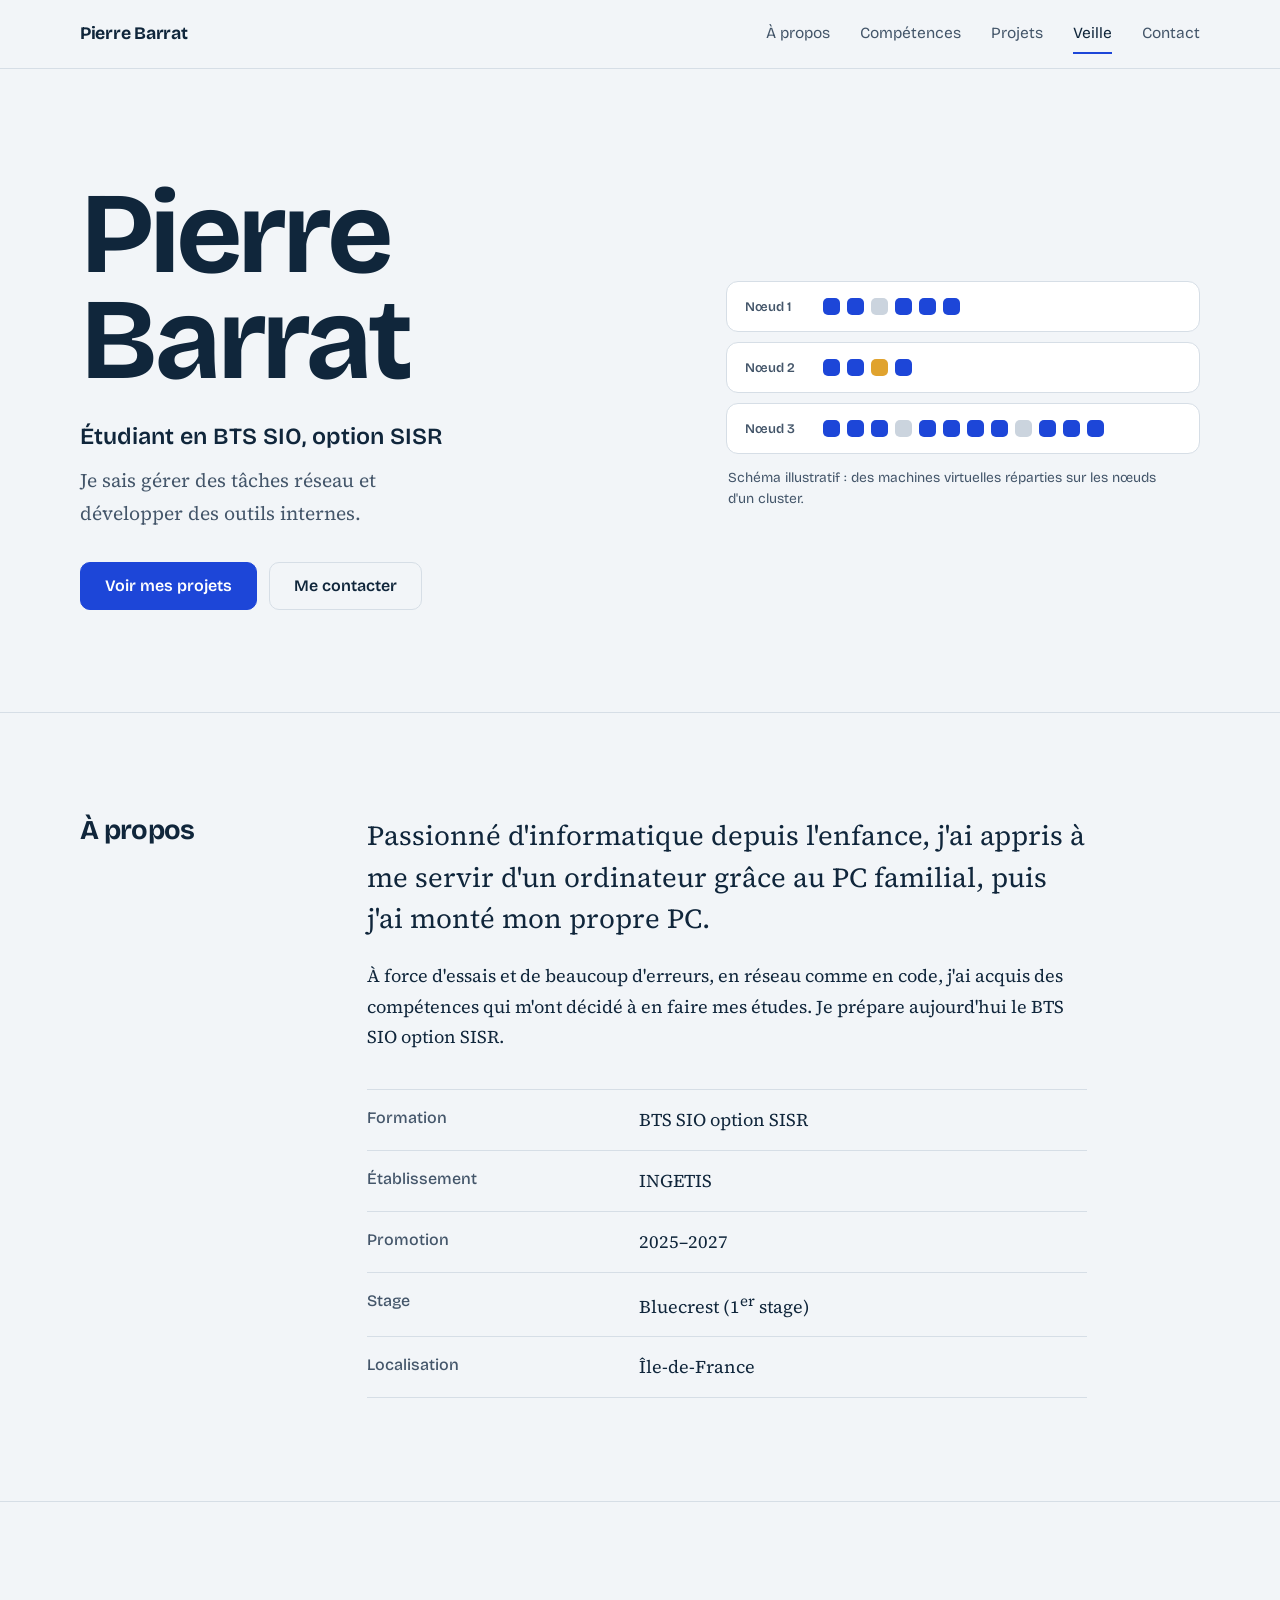
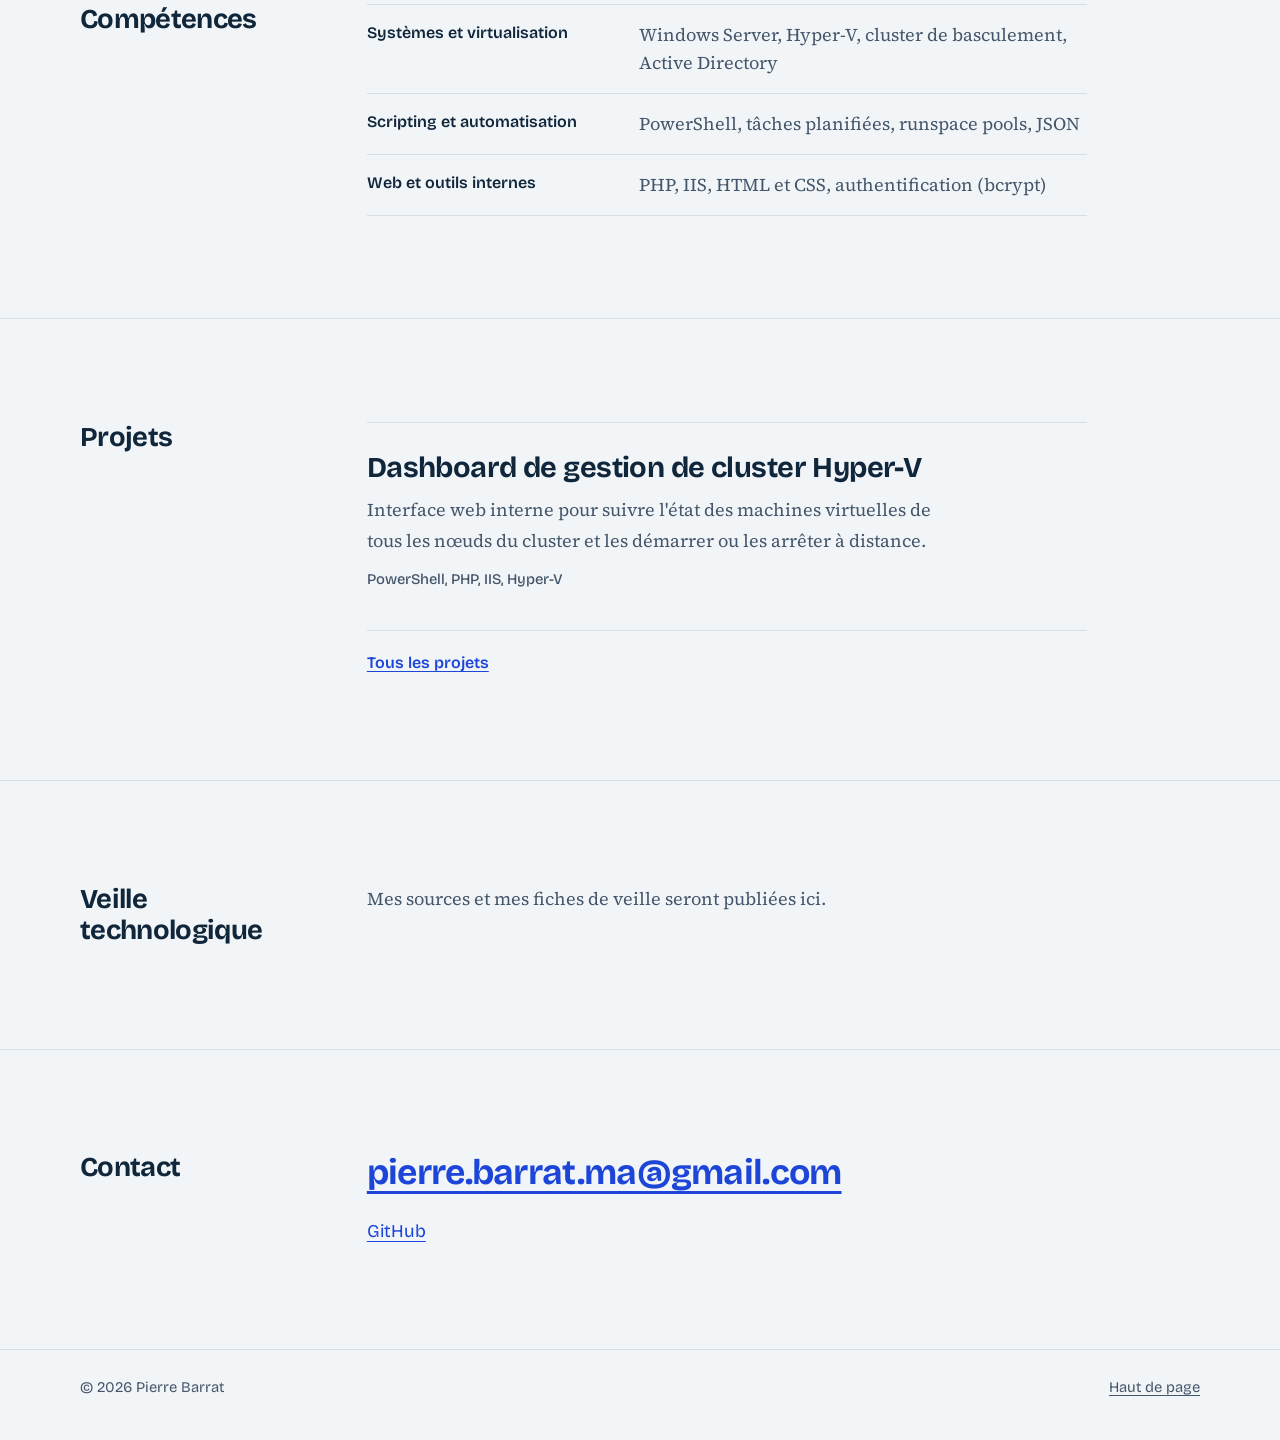
==== commit f728fba0: "Add files via upload" ====
--- a/index.html
+++ b/index.html
@@ -3,178 +3,154 @@
 <head>
   <meta charset="UTF-8">
   <meta name="viewport" content="width=device-width, initial-scale=1.0">
-  <title>Pierre — BTS SIO SISR | Portfolio</title>
-  <meta name="description" content="Portfolio de Pierre, étudiant en BTS SIO option SISR : administration Windows Server, virtualisation Hyper-V, PowerShell.">
-  <meta name="theme-color" content="#0d0c11">
-  <link rel="preconnect" href="https://fonts.googleapis.com">
-  <link rel="preconnect" href="https://fonts.gstatic.com" crossorigin>
-  <link href="https://fonts.googleapis.com/css2?family=Inter:wght@400;500;600;700&family=JetBrains+Mono:wght@400;500;600&display=swap" rel="stylesheet">
+  <title>Pierre Barrat, étudiant en BTS SIO option SISR</title>
+  <meta name="description" content="Pierre Barrat, étudiant en BTS SIO option SISR à INGETIS : réseau, administration Windows Server, virtualisation Hyper-V et PowerShell.">
+  <meta name="theme-color" content="#F2F5F8" media="(prefers-color-scheme: light)">
+  <meta name="theme-color" content="#0C1621" media="(prefers-color-scheme: dark)">
+  <link rel="icon" href="favicon.svg" type="image/svg+xml">
+  <link rel="preload" href="assets/fonts/bricolage-grotesque-latin-wght-normal.woff2" as="font" type="font/woff2" crossorigin>
   <link rel="stylesheet" href="style.css">
 </head>
 <body>
   <a class="skip-link" href="#main">Aller au contenu</a>
 
   <header class="site-header">
-    <div class="container nav">
-      <a class="logo" href="index.html">Pierre Barrat<span></a>
-      <button class="nav-toggle" aria-expanded="false" aria-controls="nav-links">Menu</button>
-      <ul class="nav-links" id="nav-links">
+    <div class="wrap bar">
+      <a class="brand" href="index.html">Pierre Barrat</a>
+      <button class="menu-toggle" aria-expanded="false" aria-controls="menu">Menu</button>
+      <ul class="menu" id="menu">
         <li><a href="#about">À propos</a></li>
         <li><a href="#skills">Compétences</a></li>
         <li><a href="#projects">Projets</a></li>
         <li><a href="#veille">Veille</a></li>
         <li><a href="#contact">Contact</a></li>
-        <!-- À COMPLÉTER : déposez votre CV dans assets/cv/ puis ajustez le nom du fichier -->
-        <li><a class="nav-cv" href="assets/cv/cv.pdf">CV</a></li>
+        <!-- CV : déposez votre PDF dans assets/cv/cv.pdf, puis retirez les marques de commentaire ci-dessous
+        <li><a href="assets/cv/cv.pdf">CV</a></li>
+        -->
       </ul>
     </div>
   </header>
 
   <main id="main">
 
-    <!-- ===================== HERO ===================== -->
     <section class="hero" id="top">
-      <div class="container hero-grid">
+      <div class="wrap hero-grid">
         <div>
-          <p class="prompt">Pierre@portfolio</p>
-          <h1>Pierre <span>Barrat</span></h1>
-          <p class="tagline">Étudiant en BTS SIO, option SISR</p>
-          <p>Je peux m'occuper de tâche réseau et développer des outils internes.</p>
-          <div class="hero-actions">
+          <h1><span>Pierre</span> <span>Barrat</span></h1>
+          <p class="role">Étudiant en BTS SIO, option SISR</p>
+          <p class="intro">Je sais gérer des tâches réseau et développer des outils internes.</p>
+          <div class="actions">
             <a class="btn btn-primary" href="#projects">Voir mes projets</a>
             <a class="btn" href="#contact">Me contacter</a>
           </div>
         </div>
-        <!-- À COMPLÉTER : mettez votre photo dans assets/img/ et remplacez le texte par <img src="assets/img/photo.jpg" alt="Photo de Pierre"> -->
-        <div class="avatar"><span>photo<br>à ajouter</span></div>
-      </div>
-    </section>
 
-    <!-- ===================== À PROPOS ===================== -->
-    <section id="about">
-      <div class="container">
-        <p class="section-label">// à propos</p>
-        <h2>Qui suis-je</h2>
-        <div class="about-grid">
-          <div>
-            <p class="lead">
-              Je prépare le BTS SIO option SISR.
-            </p>
-            <p>Passionné d'informatique depuis petit, j'ai d'abord appris au travers du PC familial à me servir d'ordinateurs puis plus tard j'ai monté mon propre PC,
-              au travers de test et de beaucoup d'erreurs en réseau tout comme en code j'ai d'engrenger des compétences qui m'ont permis de décidé d'en faire mes études.</p>
+        <div aria-hidden="true">
+          <div class="cluster">
+            <div class="node">
+              <b>Nœud 1</b>
+              <div class="vms">
+                <i class="on" style="--i:0"></i><i class="on" style="--i:2"></i><i class="off"></i><i class="on" style="--i:5"></i><i class="on" style="--i:7"></i><i class="on" style="--i:9"></i>
+              </div>
+            </div>
+            <div class="node">
+              <b>Nœud 2</b>
+              <div class="vms">
+                <i class="on" style="--i:1"></i><i class="on" style="--i:4"></i><i class="warn"></i><i class="on" style="--i:8"></i>
+              </div>
+            </div>
+            <div class="node">
+              <b>Nœud 3</b>
+              <div class="vms">
+                <i class="on" style="--i:3"></i><i class="on" style="--i:6"></i><i class="on" style="--i:10"></i><i class="off"></i><i class="on" style="--i:11"></i><i class="on" style="--i:12"></i><i class="on" style="--i:13"></i><i class="on" style="--i:14"></i><i class="off"></i><i class="on" style="--i:15"></i><i class="on" style="--i:16"></i><i class="on" style="--i:17"></i>
+              </div>
+            </div>
           </div>
-          <div class="card">
-            <ul class="facts">
-              <li><span>Formation</span><span>BTS SIO option SISR</span></li>
-              <li><span>Établissement</span><span>INGETIS</span></li>
-              <li><span>Promotion</span><span>2025-2027</span></li>
-              <li><span>Entreprise / stage</span><span>1er stage:Bluecrest</span></li>
-              <li><span>Localisation</span><span>île de France</span></li>
-            </ul>
-          </div>
+          <p class="cluster-note">Schéma illustratif : des machines virtuelles réparties sur les nœuds d'un cluster.</p>
         </div>
       </div>
     </section>
 
-    <!-- ===================== COMPÉTENCES ===================== -->
-    <section id="skills">
-      <div class="container">
-        <p class="section-label">// compétences</p>
-        <h2>Compétences techniques</h2>
-        <div class="grid">
-          <div class="card skill-card">
-            <h3>Systèmes &amp; virtualisation</h3>
-            <ul class="chips">
-              <li>Windows Server</li>
-              <li>Hyper-V</li>
-              <li>Cluster de basculement</li>
-              <li>Active Directory</li>
-            </ul>
-          </div>
-          <div class="card skill-card">
-            <h3>Scripting &amp; automatisation</h3>
-            <ul class="chips">
-              <li>PowerShell</li>
-              <li>Tâches planifiées</li>
-              <li>Runspace pools</li>
-              <li>JSON</li>
-            </ul>
-          </div>
-          <div class="card skill-card">
-            <h3>Web &amp; outils internes</h3>
-            <ul class="chips">
-              <li>PHP</li>
-              <li>IIS</li>
-              <li>HTML / CSS</li>
-              <li>Authentification (bcrypt)</li>
-            </ul>
-          </div>
-          <div class="card skill-card">
-            <h3>Réseau &amp; sécurité</h3>
-            <ul class="chips">
-              <li class="todo">[à compléter]</li>
-            </ul>
-          </div>
-        </div>
-        <p style="margin-top:16px" class="todo">[À COMPLÉTER : ajoutez vos autres compétences (réseau, Linux, outils…) en copiant un bloc &lt;li&gt; dans la liste concernée.]</p>
-      </div>
-    </section>
+    <section class="section" id="about">
+      <div class="wrap section-grid">
+        <h2>À propos</h2>
+        <div class="section-body">
+          <p class="lead">Passionné d'informatique depuis l'enfance, j'ai appris à me servir d'un ordinateur grâce au PC familial, puis j'ai monté mon propre PC.</p>
+          <p>À force d'essais et de beaucoup d'erreurs, en réseau comme en code, j'ai acquis des compétences qui m'ont décidé à en faire mes études. Je prépare aujourd'hui le BTS SIO option SISR.</p>
 
-    <!-- ===================== PROJETS ===================== -->
-    <section id="projects">
-      <div class="container">
-        <p class="section-label">// projets</p>
-        <h2>Projets réalisés</h2>
-        <div class="grid">
-          <article class="card project-card">
-            <h3>Dashboard de gestion de cluster Hyper-V</h3>
-            <ul class="chips">
-              <li>PowerShell</li><li>PHP</li><li>IIS</li><li>Hyper-V</li>
-            </ul>
-            <p>Interface web interne pour suivre l'état des machines virtuelles de tous les nœuds du cluster et les démarrer ou les arrêter à distance.</p>
-            <a class="more" href="projet-dashboard-hyperv.html">Lire le détail →</a>
-          </article>
-
-          <!-- Pour ajouter un projet : copiez le bloc <article> ci-dessus et la page projet-dashboard-hyperv.html -->
-          <article class="card project-card placeholder">
-            <p>Prochain projet à ajouter</p>
-          </article>
-        </div>
-        <p style="margin-top:20px"><a href="projects.html">Voir tous les projets →</a></p>
-      </div>
-    </section>
-
-    <!-- ===================== VEILLE ===================== -->
-    <section id="veille">
-      <div class="container">
-        <p class="section-label">// veille technologique</p>
-        <h2>Veille technologique</h2>
-        <div class="card">
-          <p class="todo">[À COMPLÉTER : vos thèmes de veille, vos sources (flux RSS, sites, newsletters, comptes suivis) et vos fiches de veille datées.]</p>
-          <ul class="list-card">
-            <li>
-              <span class="date todo">[date]</span>
-              <div>
-                <h3 class="todo">[Titre de la fiche de veille]</h3>
-                <p class="todo">[Résumé en une ou deux phrases.]</p>
-              </div>
-            </li>
-          </ul>
+          <dl class="rows facts" style="margin-top:36px">
+            <div><dt>Formation</dt><dd>BTS SIO option SISR</dd></div>
+            <div><dt>Établissement</dt><dd>INGETIS</dd></div>
+            <div><dt>Promotion</dt><dd>2025–2027</dd></div>
+            <div><dt>Stage</dt><dd>Bluecrest (1<sup>er</sup>&nbsp;stage)</dd></div>
+            <div><dt>Localisation</dt><dd>Île-de-France</dd></div>
+          </dl>
         </div>
       </div>
     </section>
 
-    <!-- ===================== CONTACT ===================== -->
-    <section id="contact">
-      <div class="container">
-        <p class="section-label">// contact</p>
-        <h2>Me contacter</h2>
-        <div class="card">
-          <ul class="contact-list">
-            <li><span class="k">Email</span><a class="todo" href="mailto:votre.email@exemple.fr">pierre.barrat.ma@gmail.com</a></li>
-            <li><span class="k">GitHub</span><a class="todo" href="https://github.com/votre-pseudo">github.com/PierreBarrat</a></li>
-            <li><span class="k">LinkedIn</span><a class="todo" href="https://www.linkedin.com/in/votre-profil">linkedin.com/in/votre-profil</a></li>
-            <li><span class="k">CV</span><a href="assets/cv/cv.pdf">Télécharger le CV (PDF)</a></li>
+    <section class="section" id="skills">
+      <div class="wrap section-grid">
+        <h2>Compétences</h2>
+        <div class="section-body">
+          <dl class="rows">
+            <div><dt>Systèmes et virtualisation</dt><dd>Windows Server, Hyper-V, cluster de basculement, Active Directory</dd></div>
+            <div><dt>Scripting et automatisation</dt><dd>PowerShell, tâches planifiées, runspace pools, JSON</dd></div>
+            <div><dt>Web et outils internes</dt><dd>PHP, IIS, HTML et CSS, authentification (bcrypt)</dd></div>
+            <!-- Pour ajouter une ligne (par exemple réseau et sécurité), copiez la ligne ci-dessous :
+            <div><dt>Réseau et sécurité</dt><dd>Vos compétences, séparées par des virgules</dd></div>
+            -->
+          </dl>
+        </div>
+      </div>
+    </section>
+
+    <section class="section" id="projects">
+      <div class="wrap section-grid">
+        <h2>Projets</h2>
+        <div class="section-body">
+          <div class="projects">
+            <article class="project">
+              <h3><a href="projet-dashboard-hyperv.html">Dashboard de gestion de cluster Hyper-V</a></h3>
+              <p>Interface web interne pour suivre l'état des machines virtuelles de tous les nœuds du cluster et les démarrer ou les arrêter à distance.</p>
+              <p class="stack">PowerShell, PHP, IIS, Hyper-V</p>
+            </article>
+            <!-- Pour ajouter un projet : copiez le bloc <article> ci-dessus, changez le texte et le lien,
+                 puis dupliquez la page projet-dashboard-hyperv.html sous un autre nom. -->
+          </div>
+          <a class="more-link" href="projects.html">Tous les projets</a>
+        </div>
+      </div>
+    </section>
+
+    <section class="section" id="veille">
+      <div class="wrap section-grid">
+        <h2>Veille technologique</h2>
+        <div class="section-body">
+          <p class="empty">Mes sources et mes fiches de veille seront publiées ici.</p>
+          <!-- Pour ajouter une fiche, remplacez la ligne ci-dessus par un bloc de ce type :
+          <div class="projects">
+            <article class="project">
+              <h3>Titre de la fiche</h3>
+              <p>Résumé en une ou deux phrases.</p>
+              <p class="stack">Date, source</p>
+            </article>
+          </div>
+          -->
+        </div>
+      </div>
+    </section>
+
+    <section class="section" id="contact">
+      <div class="wrap section-grid">
+        <h2>Contact</h2>
+        <div class="section-body">
+          <a class="mail" href="mailto:pierre.barrat.ma@gmail.com">pierre.barrat.ma@gmail.com</a>
+          <ul class="contact-links">
+            <li><a href="https://github.com/Pierre-Barrat">GitHub</a></li>
+            <!-- LinkedIn : remplacez l'adresse puis retirez les marques de commentaire
+            <li><a href="https://www.linkedin.com/in/votre-profil">LinkedIn</a></li>
+            -->
           </ul>
         </div>
       </div>
@@ -183,9 +159,9 @@
   </main>
 
   <footer class="site-footer">
-    <div class="container footer-inner">
-      <span>© <span id="year">2026</span> Pierre — BTS SIO SISR</span>
-      <a href="#top">Retour en haut ↑</a>
+    <div class="wrap footer-inner">
+      <span>© <span id="year">2026</span> Pierre Barrat</span>
+      <a href="#top">Haut de page</a>
     </div>
   </footer>
 
--- a/style.css
+++ b/style.css
@@ -1,333 +1,348 @@
 /* ==========================================================
-   Portfolio BTS SIO SISR — feuille de style
-   Les couleurs se changent dans :root juste en dessous.
+   Site de Pierre Barrat — BTS SIO SISR
+   Les couleurs et les polices se changent dans :root.
+   Thème clair par défaut, thème sombre automatique selon l'appareil.
    ========================================================== */
+
+@font-face {
+  font-family: "Bricolage Grotesque";
+  src: url("assets/fonts/bricolage-grotesque-latin-wght-normal.woff2") format("woff2");
+  font-weight: 200 800;
+  font-style: normal;
+  font-display: swap;
+}
+@font-face {
+  font-family: "Source Serif 4";
+  src: url("assets/fonts/source-serif-4-latin-wght-normal.woff2") format("woff2");
+  font-weight: 200 900;
+  font-style: normal;
+  font-display: swap;
+}
+
 :root {
-  --bg: #0d0c11;
-  --surface: #15141b;
-  --surface-2: #1b1a23;
-  --line: #2a2833;
-  --ink: #eceaf2;
-  --muted: #a09dae;
-  --accent: #a78bfa;
-  --accent-soft: rgba(167, 139, 250, 0.14);
-  --green: #86efac;
-  --amber: #f5b861;
-  --radius: 10px;
-  --mono: 'JetBrains Mono', ui-monospace, SFMono-Regular, Menlo, monospace;
-  --sans: 'Inter', system-ui, -apple-system, 'Segoe UI', sans-serif;
+  color-scheme: light dark;
+
+  --bg: #F2F5F8;
+  --surface: #FFFFFF;
+  --ink: #10263B;
+  --ink-2: #44566A;
+  --line: #D6DEE6;
+  --accent: #1D46D8;
+  --accent-ink: #FFFFFF;
+  --accent-soft: #E4EAFC;
+  --vm-off: #CBD4DE;
+  --vm-warn: #E0A32E;
+
+  --sans: "Bricolage Grotesque", "Segoe UI", system-ui, sans-serif;
+  --serif: "Source Serif 4", Georgia, "Times New Roman", serif;
+  --mono: ui-monospace, "Cascadia Mono", Consolas, Menlo, monospace;
+}
+
+@media (prefers-color-scheme: dark) {
+  :root {
+    --bg: #0C1621;
+    --surface: #132131;
+    --ink: #E7EEF6;
+    --ink-2: #9FB0C2;
+    --line: #223244;
+    --accent: #8AA8FF;
+    --accent-ink: #0C1621;
+    --accent-soft: #1A2B4F;
+    --vm-off: #2B3C50;
+    --vm-warn: #E5AE3F;
+  }
 }
 
 *, *::before, *::after { box-sizing: border-box; }
-html { scroll-behavior: smooth; scroll-padding-top: 80px; }
+
+html {
+  scroll-behavior: smooth;
+  scroll-padding-top: 92px;
+  -webkit-text-size-adjust: 100%;
+}
+
 body {
   margin: 0;
   background: var(--bg);
   color: var(--ink);
-  font-family: var(--sans);
-  line-height: 1.65;
+  font-family: var(--serif);
+  font-size: 1.125rem;
+  line-height: 1.7;
+  text-rendering: optimizeLegibility;
   -webkit-font-smoothing: antialiased;
 }
-img { max-width: 100%; display: block; }
-a { color: var(--accent); text-decoration: none; }
-a:hover { text-decoration: underline; }
-a:focus-visible, button:focus-visible {
-  outline: 2px solid var(--accent);
-  outline-offset: 3px;
-  border-radius: 4px;
-}
+
+h1, h2, h3 { font-family: var(--sans); text-wrap: balance; }
+p { margin: 0 0 1em; text-wrap: pretty; }
+a { color: var(--accent); text-underline-offset: 0.2em; }
+a:hover { text-decoration-thickness: 2px; }
+:focus-visible { outline: 2px solid var(--accent); outline-offset: 3px; border-radius: 3px; }
+
 code {
   font-family: var(--mono);
-  font-size: 0.88em;
-  background: var(--surface-2);
+  font-size: 0.84em;
+  background: var(--accent-soft);
+  padding: 0.12em 0.4em;
+  border-radius: 4px;
+  overflow-wrap: anywhere;
+}
+
+.wrap { width: min(1120px, 100% - 48px); margin-inline: auto; }
+
+.skip-link {
+  position: absolute; left: -9999px; top: 10px;
+  background: var(--accent); color: var(--accent-ink);
+  padding: 8px 14px; border-radius: 6px; z-index: 100;
+  font-family: var(--sans);
+}
+.skip-link:focus { left: 12px; }
+
+/* ---------- En-tête ---------- */
+.site-header {
+  position: sticky; top: 0; z-index: 20;
+  background: var(--bg);
+  background: color-mix(in srgb, var(--bg) 90%, transparent);
+  -webkit-backdrop-filter: blur(10px);
+  backdrop-filter: blur(10px);
+  border-bottom: 1px solid var(--line);
+}
+.bar { display: flex; align-items: center; justify-content: space-between; height: 68px; gap: 16px; }
+.brand {
+  font: 700 1.1rem/1 var(--sans);
+  letter-spacing: -0.015em;
+  color: var(--ink);
+  text-decoration: none;
+}
+.menu {
+  display: flex; align-items: center; gap: 30px;
+  list-style: none; margin: 0; padding: 0;
+  font-family: var(--sans); font-size: 0.97rem;
+}
+.menu a {
+  display: block;
+  color: var(--ink-2);
+  text-decoration: none;
+  padding: 6px 0;
+  border-bottom: 2px solid transparent;
+}
+.menu a:hover { color: var(--ink); }
+.menu a[aria-current] { color: var(--ink); border-bottom-color: var(--accent); }
+.menu-toggle {
+  display: none;
+  font: 600 0.92rem var(--sans);
+  background: transparent; color: var(--ink);
+  border: 1px solid var(--line); border-radius: 8px;
+  padding: 8px 14px; cursor: pointer;
+}
+
+/* ---------- Boutons ---------- */
+.actions { display: flex; flex-wrap: wrap; gap: 12px; margin-top: 32px; }
+.btn {
+  display: inline-block;
+  font: 600 1rem/1 var(--sans);
+  padding: 15px 24px;
+  border-radius: 10px;
   border: 1px solid var(--line);
-  padding: 1px 6px;
-  border-radius: 4px;
-}
-
-.container { width: min(1080px, 100% - 40px); margin-inline: auto; }
-
-.skip-link {
-  position: absolute; left: -9999px; top: 8px;
-  background: var(--accent); color: #12101a;
-  padding: 8px 14px; border-radius: 6px; z-index: 100;
-}
-.skip-link:focus { left: 12px; }
-
-/* ---------- Champs à compléter ---------- */
-.todo {
-  color: var(--amber);
-  border-bottom: 1px dashed var(--amber);
-  cursor: text;
-}
-
-/* ---------- Header ---------- */
-.site-header {
-  position: sticky; top: 0; z-index: 50;
-  background: rgba(13, 12, 17, 0.82);
-  backdrop-filter: blur(10px);
-  -webkit-backdrop-filter: blur(10px);
-  border-bottom: 1px solid var(--line);
-}
-.nav {
-  display: flex; align-items: center; justify-content: space-between;
-  height: 64px; gap: 16px;
-}
-.logo {
-  font-family: var(--mono);
-  font-weight: 600;
   color: var(--ink);
-  font-size: 0.95rem;
-}
-.logo span { color: var(--green); }
-.logo:hover { text-decoration: none; }
-.nav-links {
-  display: flex; align-items: center; gap: 4px;
-  list-style: none; margin: 0; padding: 0;
-}
-.nav-links a {
-  color: var(--muted);
-  font-size: 0.92rem;
-  padding: 8px 12px;
-  border-radius: 6px;
-  display: block;
-}
-.nav-links a:hover, .nav-links a.active {
-  color: var(--ink);
-  background: var(--accent-soft);
   text-decoration: none;
-}
-.nav-cv {
-  border: 1px solid var(--accent) !important;
-  color: var(--accent) !important;
-  margin-left: 6px;
-}
-.nav-toggle {
-  display: none;
-  background: none; border: 1px solid var(--line);
-  color: var(--ink); border-radius: 6px;
-  padding: 7px 11px; font-family: var(--mono); font-size: 0.85rem;
-  cursor: pointer;
-}
-
-/* ---------- Sections ---------- */
-section { padding: 84px 0 12px; }
-.section-label {
-  font-family: var(--mono);
-  color: var(--green);
-  font-size: 0.82rem;
-  margin: 0 0 8px;
-}
-h1, h2, h3 { line-height: 1.2; margin: 0; }
-h2 {
-  font-size: clamp(1.6rem, 3vw, 2.1rem);
-  letter-spacing: -0.01em;
-  margin-bottom: 28px;
-}
-h3 { font-size: 1.1rem; }
-p { margin: 0 0 14px; color: var(--muted); }
-.lead { font-size: 1.08rem; max-width: 62ch; }
-
-/* ---------- Hero ---------- */
-.hero { padding: 80px 0 24px; }
+  transition: border-color 0.15s, background 0.15s;
+}
+.btn:hover { border-color: var(--ink-2); }
+.btn-primary { background: var(--accent); border-color: var(--accent); color: var(--accent-ink); }
+.btn-primary:hover { background: var(--accent); border-color: var(--accent); filter: brightness(1.1); }
+
+/* ---------- Accueil : introduction ---------- */
+.hero { padding: clamp(48px, 9vw, 112px) 0 clamp(56px, 8vw, 104px); }
 .hero-grid {
   display: grid;
-  grid-template-columns: 1.4fr 1fr;
-  gap: 48px;
+  grid-template-columns: minmax(0, 1.2fr) minmax(0, 1fr);
+  gap: clamp(36px, 6vw, 96px);
   align-items: center;
 }
-.prompt {
-  font-family: var(--mono);
-  font-size: 0.9rem;
-  color: var(--green);
-  margin-bottom: 16px;
-}
-.prompt::after {
-  content: "▋";
-  margin-left: 4px;
-  animation: blink 1.1s steps(1) infinite;
-}
-@keyframes blink { 50% { opacity: 0; } }
-@media (prefers-reduced-motion: reduce) {
-  .prompt::after { animation: none; }
-  html { scroll-behavior: auto; }
-}
 .hero h1 {
-  font-size: clamp(2.2rem, 5.5vw, 3.6rem);
-  letter-spacing: -0.02em;
-  margin-bottom: 14px;
-}
-.tagline {
-  font-size: 1.15rem;
-  color: var(--ink);
-  max-width: 34ch;
-  margin-bottom: 10px;
-}
-.hero-actions { display: flex; flex-wrap: wrap; gap: 12px; margin-top: 26px; }
-.btn {
-  display: inline-block;
-  font-weight: 600; font-size: 0.95rem;
-  padding: 11px 20px; border-radius: 8px;
-  border: 1px solid var(--line);
-  color: var(--ink);
-}
-.btn:hover { text-decoration: none; border-color: var(--accent); }
-.btn-primary { background: var(--accent); color: #14111f; border-color: var(--accent); }
-.btn-primary:hover { filter: brightness(1.08); }
-
-.avatar {
-  width: 190px; height: 190px;
-  border-radius: 50%;
-  border: 2px solid var(--line);
-  background: var(--surface);
-  display: grid; place-items: center;
-  font-family: var(--mono);
-  color: var(--muted);
-  font-size: 0.8rem;
-  text-align: center;
-  margin-inline: auto;
-  overflow: hidden;
-}
-.avatar img { width: 100%; height: 100%; object-fit: cover; }
-
-/* ---------- Cartes ---------- */
-.card {
+  margin: 0 0 28px;
+  font: 700 clamp(3.5rem, 10.5vw, 7.2rem)/0.92 var(--sans);
+  letter-spacing: -0.045em;
+}
+.hero h1 span { display: block; }
+.role { margin: 0 0 12px; font: 600 clamp(1.2rem, 2.2vw, 1.45rem)/1.35 var(--sans); }
+.intro { max-width: 36ch; margin: 0; color: var(--ink-2); font-size: 1.2rem; }
+
+/* Schéma du cluster : le seul moment animé de la page */
+.cluster { display: grid; gap: 10px; }
+.node {
+  display: grid; grid-template-columns: 64px minmax(0, 1fr);
+  align-items: center; gap: 14px;
+  padding: 16px 18px;
   background: var(--surface);
   border: 1px solid var(--line);
-  border-radius: var(--radius);
-  padding: 22px 24px;
-}
-.grid {
+  border-radius: 12px;
+}
+.node b { font: 600 0.82rem var(--sans); color: var(--ink-2); }
+.vms { display: flex; flex-wrap: wrap; gap: 7px; }
+.vms i { width: 17px; height: 17px; border-radius: 5px; background: var(--vm-off); }
+.vms i.on {
+  background: var(--accent);
+  animation: demarrage 0.5s ease-out both;
+  animation-delay: calc(var(--i) * 85ms + 500ms);
+}
+.vms i.warn { background: var(--vm-warn); }
+@keyframes demarrage { from { background: var(--vm-off); } to { background: var(--accent); } }
+.cluster-note { margin: 14px 2px 0; font: 400 0.86rem/1.5 var(--sans); color: var(--ink-2); }
+
+/* ---------- Sections ---------- */
+.section { padding: clamp(56px, 8vw, 104px) 0; border-top: 1px solid var(--line); }
+.section-grid {
   display: grid;
-  grid-template-columns: repeat(auto-fit, minmax(260px, 1fr));
-  gap: 16px;
-}
-
-/* ---------- À propos ---------- */
-.about-grid {
-  display: grid; grid-template-columns: 1.5fr 1fr; gap: 28px;
-}
-.facts { list-style: none; margin: 0; padding: 0; }
-.facts li {
-  display: flex; justify-content: space-between; gap: 16px;
-  padding: 10px 0; border-bottom: 1px solid var(--line);
-  font-size: 0.93rem;
-}
-.facts li:last-child { border-bottom: 0; }
-.facts span:first-child { color: var(--muted); }
-
-/* ---------- Compétences ---------- */
-.skill-card h3 {
-  font-family: var(--mono);
-  font-size: 0.95rem;
+  grid-template-columns: 210px minmax(0, 1fr);
+  gap: 28px clamp(32px, 6vw, 88px);
+}
+.section h2 { margin: 0; font: 700 1.7rem/1.15 var(--sans); letter-spacing: -0.025em; }
+.section-body { max-width: 720px; }
+
+.lead {
+  margin: 0 0 22px;
+  font-size: clamp(1.35rem, 2.5vw, 1.72rem);
+  line-height: 1.5;
   color: var(--ink);
-  margin-bottom: 14px;
-}
-.chips { display: flex; flex-wrap: wrap; gap: 8px; list-style: none; margin: 0; padding: 0; }
-.chips li {
-  font-family: var(--mono);
-  font-size: 0.8rem;
-  background: var(--surface-2);
-  border: 1px solid var(--line);
-  color: var(--ink);
-  padding: 4px 10px;
-  border-radius: 6px;
-}
+}
+
+/* Listes de définitions (informations, compétences) */
+.rows { margin: 0; }
+.rows > div {
+  display: grid; grid-template-columns: minmax(0, 1fr) minmax(0, 1.8fr);
+  gap: 8px 24px;
+  padding: 16px 0;
+  border-bottom: 1px solid var(--line);
+}
+.rows > div:first-child { border-top: 1px solid var(--line); }
+.rows dt { font: 600 1rem/1.5 var(--sans); }
+.rows dd { margin: 0; color: var(--ink-2); line-height: 1.55; }
+.facts dt { font-weight: 500; color: var(--ink-2); }
+.facts dd { color: var(--ink); }
 
 /* ---------- Projets ---------- */
-.project-card { display: flex; flex-direction: column; gap: 10px; }
-.project-card p { margin: 0; font-size: 0.95rem; }
-.project-card .more { margin-top: auto; font-weight: 600; font-size: 0.92rem; }
-.project-card.placeholder {
-  border-style: dashed;
-  align-items: center; justify-content: center;
-  text-align: center;
-  color: var(--muted);
-  min-height: 170px;
-}
-
-/* ---------- Veille / certifications ---------- */
-.list-card { list-style: none; margin: 0; padding: 0; }
-.list-card li {
-  padding: 14px 0;
+.projects { display: grid; gap: 0; border-top: 1px solid var(--line); }
+.project {
+  position: relative;
+  padding: 28px 0;
   border-bottom: 1px solid var(--line);
-  display: flex; gap: 18px;
-}
-.list-card li:last-child { border-bottom: 0; }
-.list-card .date {
-  font-family: var(--mono); font-size: 0.8rem;
-  color: var(--muted); min-width: 92px; padding-top: 3px;
-}
+  transition: background 0.2s;
+}
+.project h3 { margin: 0 0 10px; font: 700 clamp(1.4rem, 2.6vw, 1.8rem)/1.2 var(--sans); letter-spacing: -0.02em; }
+.project h3 a { color: var(--ink); text-decoration: none; }
+.project h3 a::after { content: ""; position: absolute; inset: 0; }
+.project:hover h3 a { color: var(--accent); text-decoration: underline; text-decoration-thickness: 2px; text-underline-offset: 0.2em; }
+.project p { margin: 0 0 12px; color: var(--ink-2); max-width: 60ch; }
+.stack { margin: 0; font: 500 0.92rem/1.5 var(--sans); color: var(--ink); }
+.more-link { display: inline-block; margin-top: 22px; font: 600 1rem var(--sans); }
+
+.empty { margin: 0; color: var(--ink-2); }
 
 /* ---------- Contact ---------- */
-.contact-list { list-style: none; margin: 0; padding: 0; display: grid; gap: 12px; }
-.contact-list li { display: flex; gap: 14px; align-items: baseline; }
-.contact-list .k {
-  font-family: var(--mono); font-size: 0.8rem; color: var(--muted); min-width: 80px;
-}
-
-/* ---------- Page projet ---------- */
-.page-head { padding: 64px 0 8px; }
-.page-head h1 { font-size: clamp(1.9rem, 4vw, 2.7rem); margin-bottom: 10px; }
-.back { font-family: var(--mono); font-size: 0.85rem; display: inline-block; margin-bottom: 18px; }
-.project-article { padding-top: 40px; }
-.project-article .meta { display: flex; flex-wrap: wrap; gap: 8px; margin: 14px 0 28px; }
-.project-article h3 {
-  font-family: var(--mono);
-  font-size: 0.95rem;
-  color: var(--green);
-  margin: 34px 0 12px;
-}
-.project-article ul { color: var(--muted); padding-left: 20px; margin: 0 0 14px; }
-.project-article li { margin-bottom: 8px; }
-.project-article ul.chips { padding-left: 0; }
-.project-article ul.chips li { margin-bottom: 0; }
-.list-card .date.todo { border-bottom: 0; }
-pre.schema {
+.mail {
+  display: inline-block;
+  font: 700 clamp(1.35rem, 3.6vw, 2.2rem)/1.2 var(--sans);
+  letter-spacing: -0.02em;
+  overflow-wrap: anywhere;
+}
+.contact-links { list-style: none; margin: 22px 0 0; padding: 0; display: flex; flex-wrap: wrap; gap: 8px 28px; font-family: var(--sans); }
+
+/* ---------- Pied de page ---------- */
+.site-footer { border-top: 1px solid var(--line); padding: 28px 0 44px; font: 400 0.92rem var(--sans); color: var(--ink-2); }
+.footer-inner { display: flex; justify-content: space-between; flex-wrap: wrap; gap: 10px; }
+.site-footer a { color: var(--ink-2); }
+
+/* ---------- Pages intérieures ---------- */
+.page-head { padding: clamp(40px, 7vw, 80px) 0 clamp(32px, 5vw, 56px); }
+.back { display: inline-block; margin-bottom: 28px; font: 500 0.95rem var(--sans); color: var(--ink-2); }
+.page-head h1 { max-width: 20ch; margin: 0 0 20px; font: 700 clamp(2.3rem, 6vw, 4rem)/1.04 var(--sans); letter-spacing: -0.035em; }
+.page-head .lead { max-width: 40ch; color: var(--ink-2); }
+.page-head .stack { max-width: 60ch; }
+
+.doc {
+  display: grid;
+  grid-template-columns: 210px minmax(0, 1fr);
+  gap: 32px clamp(32px, 6vw, 88px);
+  padding-bottom: clamp(48px, 8vw, 96px);
+  border-top: 1px solid var(--line);
+  padding-top: clamp(40px, 6vw, 72px);
+}
+.toc { position: sticky; top: 100px; align-self: start; font-family: var(--sans); font-size: 0.95rem; }
+.toc p { margin: 0 0 12px; font-weight: 600; }
+.toc ul { list-style: none; margin: 0; padding: 0; border-left: 1px solid var(--line); }
+.toc a {
+  display: block; padding: 6px 0 6px 16px; margin-left: -1px;
+  color: var(--ink-2); text-decoration: none;
+  border-left: 2px solid transparent;
+}
+.toc a:hover { color: var(--ink); }
+.toc a[aria-current] { color: var(--ink); border-left-color: var(--accent); }
+
+.prose { max-width: 700px; }
+.prose section + section { margin-top: 56px; }
+.prose h2 { margin: 0 0 16px; font: 700 1.6rem/1.2 var(--sans); letter-spacing: -0.025em; }
+.prose ul { margin: 0 0 1em; padding-left: 1.25em; }
+.prose li { margin-bottom: 0.55em; padding-left: 0.2em; }
+.prose li::marker { color: var(--accent); }
+.prose strong { font-weight: 650; }
+
+/* Schéma d'architecture */
+.flow { list-style: none; margin: 28px 0; padding: 0; font-family: var(--sans); }
+.flow .via {
+  position: relative;
+  margin-left: 26px; padding: 12px 0 12px 26px;
+  border-left: 2px solid var(--line);
+  font-size: 0.9rem; line-height: 1.4; color: var(--ink-2);
+}
+.flow .via::after {
+  content: ""; position: absolute; left: -7px; bottom: -1px;
+  border: 6px solid transparent; border-top: 8px solid var(--line); border-bottom: 0;
+}
+.flow .box {
   background: var(--surface);
   border: 1px solid var(--line);
-  border-radius: var(--radius);
-  padding: 18px 20px;
-  overflow-x: auto;
-  font-family: var(--mono);
-  font-size: 0.82rem;
-  line-height: 1.55;
-  color: var(--ink);
-}
-.shots { display: grid; grid-template-columns: repeat(auto-fit, minmax(260px, 1fr)); gap: 16px; }
-.shot {
-  border: 1px dashed var(--line);
-  border-radius: var(--radius);
-  min-height: 170px;
-  display: grid; place-items: center;
-  color: var(--muted); font-size: 0.9rem; text-align: center; padding: 16px;
-}
-.shot img { border-radius: var(--radius); }
-
-/* ---------- Footer ---------- */
-.site-footer {
-  margin-top: 96px;
-  border-top: 1px solid var(--line);
-  padding: 28px 0 40px;
-  color: var(--muted);
-  font-size: 0.88rem;
-}
-.footer-inner { display: flex; justify-content: space-between; flex-wrap: wrap; gap: 12px; }
-
-/* ---------- Responsive ---------- */
-@media (max-width: 820px) {
-  .hero-grid, .about-grid { grid-template-columns: 1fr; }
-  .avatar { order: -1; margin-inline: 0; width: 130px; height: 130px; }
-  .nav-toggle { display: block; }
-  .nav-links {
-    position: absolute; top: 64px; left: 0; right: 0;
-    flex-direction: column; align-items: stretch;
+  border-radius: 12px;
+  padding: 14px 20px;
+}
+.flow .box strong { display: block; font-weight: 650; font-size: 1.02rem; line-height: 1.4; }
+.flow .box span { display: block; margin-top: 2px; font-size: 0.9rem; line-height: 1.45; color: var(--ink-2); }
+
+/* Difficultés */
+.issues { margin: 0; }
+.issues > div { padding: 18px 0; border-bottom: 1px solid var(--line); }
+.issues > div:first-child { border-top: 1px solid var(--line); }
+.issues dt { margin: 0 0 4px; font: 650 1.05rem/1.4 var(--sans); }
+.issues dd { margin: 0; color: var(--ink-2); line-height: 1.6; }
+
+/* ---------- Mobile ---------- */
+@media (max-width: 860px) {
+  .hero-grid, .section-grid, .doc { grid-template-columns: minmax(0, 1fr); }
+  .toc { position: static; }
+  .toc ul { display: flex; flex-wrap: wrap; gap: 4px 20px; border-left: 0; }
+  .toc a { padding: 4px 0; margin: 0; border-left: 0; border-bottom: 2px solid transparent; }
+  .toc a[aria-current] { border-left: 0; border-bottom-color: var(--accent); }
+  .section-grid { gap: 20px; }
+}
+
+@media (max-width: 720px) {
+  .menu-toggle { display: block; }
+  .menu {
+    display: none;
+    position: absolute; top: 68px; left: 0; right: 0;
+    flex-direction: column; align-items: stretch; gap: 0;
     background: var(--bg);
     border-bottom: 1px solid var(--line);
-    padding: 10px 20px 16px;
-    display: none;
+    padding: 8px 24px 16px;
   }
-  .nav-links.open { display: flex; }
-  .nav-cv { margin-left: 0; text-align: center; }
-  section { padding-top: 64px; }
-}
+  .menu.open { display: flex; }
+  .menu a { padding: 12px 0; border-bottom: 0; }
+  .menu a[aria-current] { color: var(--accent); }
+  .rows > div { grid-template-columns: minmax(0, 1fr); gap: 2px; }
+  body { font-size: 1.0625rem; }
+}
+
+@media (prefers-reduced-motion: reduce) {
+  html { scroll-behavior: auto; }
+  .vms i.on { animation: none; }
+}
